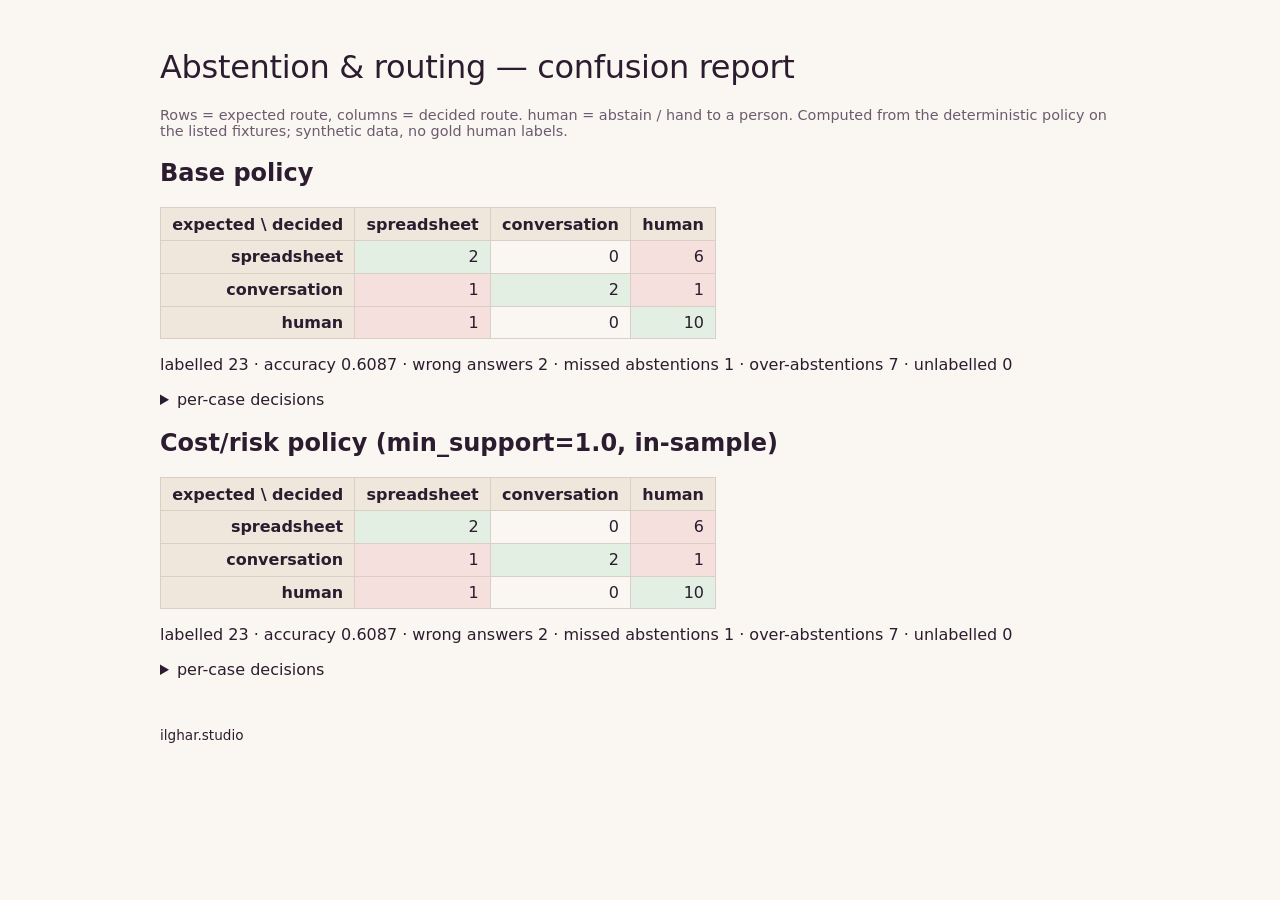
==== reports/index.html @ ff43cc72 "Add generated confusion/calibration reports under reports/ and receipt" ====
<!doctype html><html lang=en><meta charset=utf-8><title>Abstention &amp; routing — confusion report</title><style>body{font-family:Jost,system-ui,sans-serif;margin:3rem auto;max-width:60rem;color:#2b1d2f;background:#faf6f1}h1{font-weight:500;letter-spacing:-.01em}table{border-collapse:collapse;margin:1rem 0}td,th{border:1px solid #d9cfc5;padding:.4rem .7rem;text-align:right}th{background:#efe6dc}td.hit{background:#e3efe2}td.miss{background:#f6e0de}.note{color:#6b5b6e;font-size:.9rem}footer{margin-top:3rem;font-size:.85rem}</style><h1>Abstention &amp; routing — confusion report</h1>
<p class=note>Rows = expected route, columns = decided route. human = abstain / hand to a person. Computed from the deterministic policy on the listed fixtures; synthetic data, no gold human labels.</p>
<h2>Base policy</h2><table><tr><th>expected \ decided</th><th>spreadsheet</th><th>conversation</th><th>human</th></tr>
<tr><th>spreadsheet</th><td class="hit">2</td><td class="">0</td><td class="miss">6</td></tr>
<tr><th>conversation</th><td class="miss">1</td><td class="hit">2</td><td class="miss">1</td></tr>
<tr><th>human</th><td class="miss">1</td><td class="">0</td><td class="hit">10</td></tr>
</table><p>labelled 23 · accuracy 0.6087 · wrong answers 2 · missed abstentions 1 · over-abstentions 7 · unlabelled 0</p>
<details><summary>per-case decisions</summary><table><tr><th>case</th><th>expected</th><th>decided</th><th>reason</th></tr><tr><td>A01</td><td>spreadsheet</td><td>spreadsheet</td><td>ADMITTED_ADVISORY</td></tr><tr><td>A02</td><td>spreadsheet</td><td>spreadsheet</td><td>ADMITTED_ADVISORY</td></tr><tr><td>A03</td><td>conversation</td><td>conversation</td><td>ADMITTED_ADVISORY</td></tr><tr><td>A04</td><td>conversation</td><td>conversation</td><td>ADMITTED_ADVISORY</td></tr><tr><td>A05</td><td>conversation</td><td>spreadsheet</td><td>ADMITTED_ADVISORY</td></tr><tr><td>B01</td><td>human</td><td>spreadsheet</td><td>ADMITTED_ADVISORY</td></tr><tr><td>B02</td><td>human</td><td>human</td><td>PROPOSAL_ABSTAINED</td></tr><tr><td>B03</td><td>human</td><td>human</td><td>PROPOSAL_MALFORMED</td></tr><tr><td>B04</td><td>spreadsheet</td><td>human</td><td>PROPOSALS_CONFLICT</td></tr><tr><td>B05</td><td>spreadsheet</td><td>human</td><td>BUDGET_INVALID</td></tr><tr><td>B06</td><td>spreadsheet</td><td>human</td><td>BUDGET_INVALID</td></tr><tr><td>B07</td><td>spreadsheet</td><td>human</td><td>BUDGET_EXCEEDED</td></tr><tr><td>B08</td><td>spreadsheet</td><td>human</td><td>SCOPE_UNVERIFIED</td></tr><tr><td>B09</td><td>conversation</td><td>human</td><td>INPUT_NOT_PERMITTED</td></tr><tr><td>B10</td><td>human</td><td>human</td><td>TEXT_INVALID</td></tr><tr><td>B11</td><td>spreadsheet</td><td>human</td><td>NO_PROPOSAL</td></tr><tr><td>P01</td><td>human</td><td>human</td><td>NO_PROPOSAL</td></tr><tr><td>P02</td><td>human</td><td>human</td><td>NO_PROPOSAL</td></tr><tr><td>P03</td><td>human</td><td>human</td><td>NO_PROPOSAL</td></tr><tr><td>P04</td><td>human</td><td>human</td><td>NO_PROPOSAL</td></tr><tr><td>P05</td><td>human</td><td>human</td><td>NO_PROPOSAL</td></tr><tr><td>P06</td><td>human</td><td>human</td><td>NO_PROPOSAL</td></tr><tr><td>P07</td><td>human</td><td>human</td><td>NO_PROPOSAL</td></tr></table></details>
<h2>Cost/risk policy (min_support=1.0, in-sample)</h2><table><tr><th>expected \ decided</th><th>spreadsheet</th><th>conversation</th><th>human</th></tr>
<tr><th>spreadsheet</th><td class="hit">2</td><td class="">0</td><td class="miss">6</td></tr>
<tr><th>conversation</th><td class="miss">1</td><td class="hit">2</td><td class="miss">1</td></tr>
<tr><th>human</th><td class="miss">1</td><td class="">0</td><td class="hit">10</td></tr>
</table><p>labelled 23 · accuracy 0.6087 · wrong answers 2 · missed abstentions 1 · over-abstentions 7 · unlabelled 0</p>
<details><summary>per-case decisions</summary><table><tr><th>case</th><th>expected</th><th>decided</th><th>reason</th></tr><tr><td>A01</td><td>spreadsheet</td><td>spreadsheet</td><td>ADMITTED_COST</td></tr><tr><td>A02</td><td>spreadsheet</td><td>spreadsheet</td><td>ADMITTED_COST</td></tr><tr><td>A03</td><td>conversation</td><td>conversation</td><td>ADMITTED_COST</td></tr><tr><td>A04</td><td>conversation</td><td>conversation</td><td>ADMITTED_COST</td></tr><tr><td>A05</td><td>conversation</td><td>spreadsheet</td><td>ADMITTED_COST</td></tr><tr><td>B01</td><td>human</td><td>spreadsheet</td><td>ADMITTED_COST</td></tr><tr><td>B02</td><td>human</td><td>human</td><td>PROPOSAL_ABSTAINED</td></tr><tr><td>B03</td><td>human</td><td>human</td><td>PROPOSAL_MALFORMED</td></tr><tr><td>B04</td><td>spreadsheet</td><td>human</td><td>SUPPORT_BELOW_THRESHOLD</td></tr><tr><td>B05</td><td>spreadsheet</td><td>human</td><td>BUDGET_INVALID</td></tr><tr><td>B06</td><td>spreadsheet</td><td>human</td><td>BUDGET_INVALID</td></tr><tr><td>B07</td><td>spreadsheet</td><td>human</td><td>BUDGET_EXCEEDED</td></tr><tr><td>B08</td><td>spreadsheet</td><td>human</td><td>SCOPE_UNVERIFIED</td></tr><tr><td>B09</td><td>conversation</td><td>human</td><td>INPUT_NOT_PERMITTED</td></tr><tr><td>B10</td><td>human</td><td>human</td><td>TEXT_INVALID</td></tr><tr><td>B11</td><td>spreadsheet</td><td>human</td><td>NO_PROPOSAL</td></tr><tr><td>P01</td><td>human</td><td>human</td><td>NO_PROPOSAL</td></tr><tr><td>P02</td><td>human</td><td>human</td><td>NO_PROPOSAL</td></tr><tr><td>P03</td><td>human</td><td>human</td><td>NO_PROPOSAL</td></tr><tr><td>P04</td><td>human</td><td>human</td><td>NO_PROPOSAL</td></tr><tr><td>P05</td><td>human</td><td>human</td><td>NO_PROPOSAL</td></tr><tr><td>P06</td><td>human</td><td>human</td><td>NO_PROPOSAL</td></tr><tr><td>P07</td><td>human</td><td>human</td><td>NO_PROPOSAL</td></tr></table></details>
<footer>ilghar.studio</footer></html>
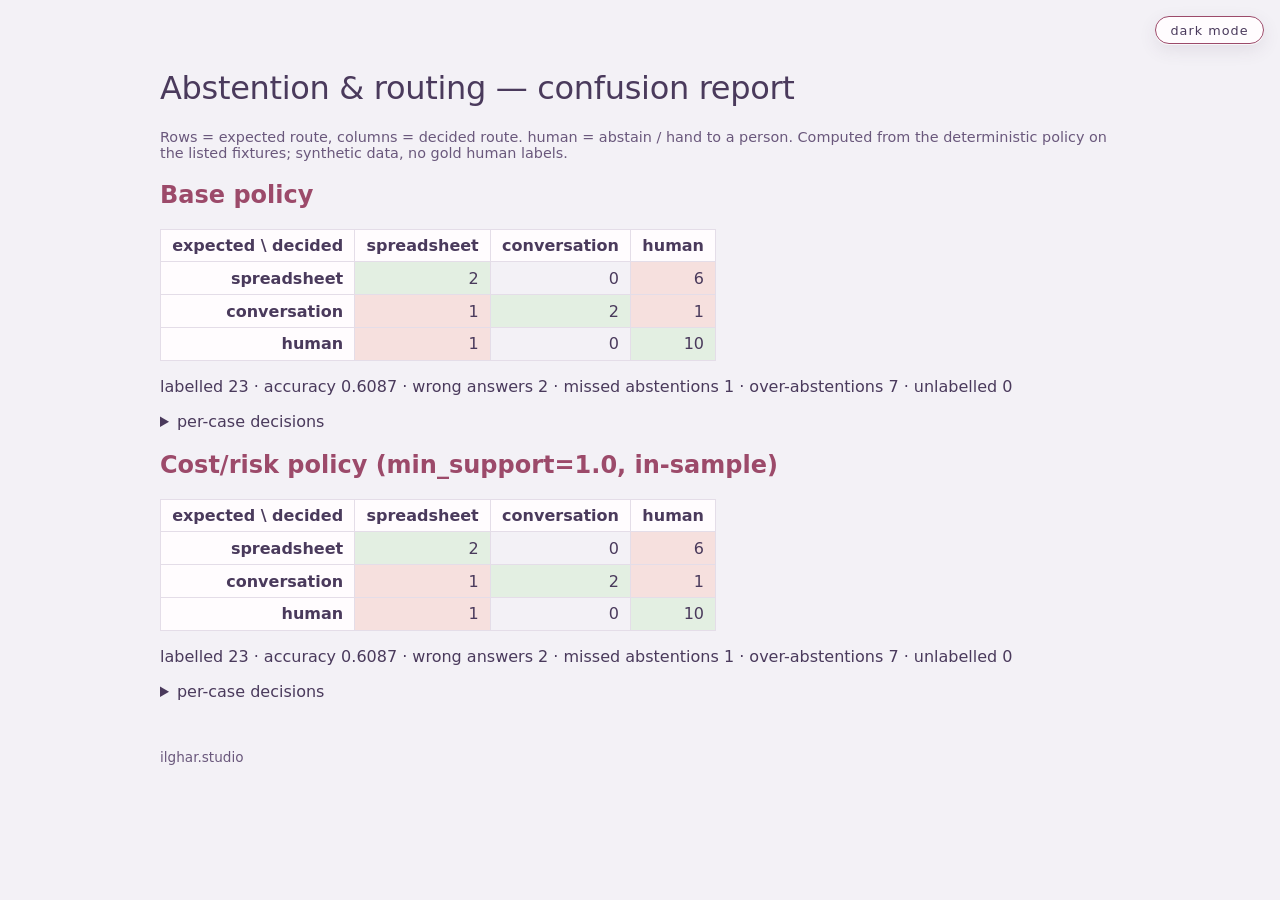
==== commit 1ca37bca: "Theme 2/3: regenerate site, case page, reports (MOCK DATA banner on reports/mock); README feature/co" ====
--- a/reports/index.html
+++ b/reports/index.html
@@ -1,4 +1,4 @@
-<!doctype html><html lang=en><meta charset=utf-8><title>Abstention &amp; routing — confusion report</title><style>body{font-family:Jost,system-ui,sans-serif;margin:3rem auto;max-width:60rem;color:#2b1d2f;background:#faf6f1}h1{font-weight:500;letter-spacing:-.01em}table{border-collapse:collapse;margin:1rem 0}td,th{border:1px solid #d9cfc5;padding:.4rem .7rem;text-align:right}th{background:#efe6dc}td.hit{background:#e3efe2}td.miss{background:#f6e0de}.note{color:#6b5b6e;font-size:.9rem}footer{margin-top:3rem;font-size:.85rem}</style><h1>Abstention &amp; routing — confusion report</h1>
+<!doctype html><html lang=en><meta charset=utf-8><meta name=viewport content="width=device-width,initial-scale=1"><title>Abstention &amp; routing — confusion report</title><style>.ilg-case{--canvas:#f3f1f6;--surface:#fffcfe;--ink:#4a3a5c;--muted:#7a688c;--subtle:#a394ae;--accent:#c97a98;--accent-fg:#fffafc;--line:#e4dde8;--ring:#c97a98;--muted-text:#6a587c;--accent-text:#9c4a6a;--figure-bg:#fffcfe;--hit:#e3efe2;--miss:#f6e0de;--warn-bg:#fbe3ea;--warn-ink:#6e2440;--shadow-frame:inset 0 1px 0 rgba(255,255,255,.98),inset 0 -1px 0 rgba(74,58,92,.05),0 2px 3px rgba(74,58,92,.06),0 10px 18px rgba(74,58,92,.1),0 28px 44px -8px rgba(74,58,92,.22);--shadow-plate:0 1px 0 rgba(255,255,255,.7),0 6px 18px rgba(74,58,92,.1);color-scheme:light;}@media (prefers-color-scheme:dark){.ilg-case:not([data-theme=light]){--canvas:#4a434c;--surface:#5a535c;--ink:#f4eef3;--muted:#cbbdce;--subtle:#9a8a9c;--accent:#e8a8bc;--accent-fg:#2c262f;--line:#4a424c;--ring:#e8a8bc;--muted-text:#ddd2df;--accent-text:#f6cdd9;--figure-bg:#f3f1f6;--hit:#35503c;--miss:#6b3546;--warn-bg:#6b3546;--warn-ink:#fff3f7;--shadow-frame:inset 0 1px 0 rgba(255,255,255,.1),0 2px 4px rgba(0,0,0,.25),0 16px 32px -8px rgba(0,0,0,.45),0 32px 56px -16px rgba(0,0,0,.4);--shadow-plate:0 1px 0 rgba(255,255,255,.08),0 8px 20px rgba(0,0,0,.28);color-scheme:dark;}}.ilg-case[data-theme=dark]{--canvas:#4a434c;--surface:#5a535c;--ink:#f4eef3;--muted:#cbbdce;--subtle:#9a8a9c;--accent:#e8a8bc;--accent-fg:#2c262f;--line:#4a424c;--ring:#e8a8bc;--muted-text:#ddd2df;--accent-text:#f6cdd9;--figure-bg:#f3f1f6;--hit:#35503c;--miss:#6b3546;--warn-bg:#6b3546;--warn-ink:#fff3f7;--shadow-frame:inset 0 1px 0 rgba(255,255,255,.1),0 2px 4px rgba(0,0,0,.25),0 16px 32px -8px rgba(0,0,0,.45),0 32px 56px -16px rgba(0,0,0,.4);--shadow-plate:0 1px 0 rgba(255,255,255,.08),0 8px 20px rgba(0,0,0,.28);color-scheme:dark;}.ilg-case{background:var(--canvas);color:var(--ink);min-height:100vh}.ilg-case .ilg-theme-toggle{position:fixed;top:1rem;inset-inline-end:1rem;z-index:10;font:inherit;font-size:.8rem;letter-spacing:.08em;text-transform:lowercase;color:var(--ink);background:var(--surface);border:1px solid var(--accent-text);border-radius:2rem;padding:.35rem .9rem;cursor:pointer;box-shadow:var(--shadow-plate)}.ilg-case .ilg-theme-toggle:focus-visible{outline:2px solid var(--ring);outline-offset:2px}.ilg-case .ilg-theme-toggle[hidden]{display:none}body{margin:0}.ilg-case{font-family:Jost,system-ui,sans-serif}.ilg-case main{margin:0 auto;padding:3rem 1.25rem;max-width:60rem}.ilg-case h1{font-weight:500;letter-spacing:-.01em}.ilg-case h2{color:var(--accent-text)}.ilg-case table{border-collapse:collapse;margin:1rem 0}.ilg-case td,.ilg-case th{border:1px solid var(--line);padding:.4rem .7rem;text-align:right}.ilg-case th{background:var(--surface)}.ilg-case td.hit{background:var(--hit)}.ilg-case td.miss{background:var(--miss)}.ilg-case .note{color:var(--muted-text);font-size:.9rem}.ilg-case .mock-banner{background:var(--warn-bg);color:var(--warn-ink);border:2px solid var(--warn-ink);border-radius:10px;padding:.8rem 1rem;font-weight:600;letter-spacing:.04em;text-transform:uppercase}.ilg-case footer{margin-top:3rem;font-size:.85rem;color:var(--muted-text)}</style><body><div class=ilg-case><button type="button" class="ilg-theme-toggle" aria-pressed="false" hidden>dark mode</button><main><h1>Abstention &amp; routing — confusion report</h1>
 <p class=note>Rows = expected route, columns = decided route. human = abstain / hand to a person. Computed from the deterministic policy on the listed fixtures; synthetic data, no gold human labels.</p>
 <h2>Base policy</h2><table><tr><th>expected \ decided</th><th>spreadsheet</th><th>conversation</th><th>human</th></tr>
 <tr><th>spreadsheet</th><td class="hit">2</td><td class="">0</td><td class="miss">6</td></tr>
@@ -12,4 +12,4 @@
 <tr><th>human</th><td class="miss">1</td><td class="">0</td><td class="hit">10</td></tr>
 </table><p>labelled 23 · accuracy 0.6087 · wrong answers 2 · missed abstentions 1 · over-abstentions 7 · unlabelled 0</p>
 <details><summary>per-case decisions</summary><table><tr><th>case</th><th>expected</th><th>decided</th><th>reason</th></tr><tr><td>A01</td><td>spreadsheet</td><td>spreadsheet</td><td>ADMITTED_COST</td></tr><tr><td>A02</td><td>spreadsheet</td><td>spreadsheet</td><td>ADMITTED_COST</td></tr><tr><td>A03</td><td>conversation</td><td>conversation</td><td>ADMITTED_COST</td></tr><tr><td>A04</td><td>conversation</td><td>conversation</td><td>ADMITTED_COST</td></tr><tr><td>A05</td><td>conversation</td><td>spreadsheet</td><td>ADMITTED_COST</td></tr><tr><td>B01</td><td>human</td><td>spreadsheet</td><td>ADMITTED_COST</td></tr><tr><td>B02</td><td>human</td><td>human</td><td>PROPOSAL_ABSTAINED</td></tr><tr><td>B03</td><td>human</td><td>human</td><td>PROPOSAL_MALFORMED</td></tr><tr><td>B04</td><td>spreadsheet</td><td>human</td><td>SUPPORT_BELOW_THRESHOLD</td></tr><tr><td>B05</td><td>spreadsheet</td><td>human</td><td>BUDGET_INVALID</td></tr><tr><td>B06</td><td>spreadsheet</td><td>human</td><td>BUDGET_INVALID</td></tr><tr><td>B07</td><td>spreadsheet</td><td>human</td><td>BUDGET_EXCEEDED</td></tr><tr><td>B08</td><td>spreadsheet</td><td>human</td><td>SCOPE_UNVERIFIED</td></tr><tr><td>B09</td><td>conversation</td><td>human</td><td>INPUT_NOT_PERMITTED</td></tr><tr><td>B10</td><td>human</td><td>human</td><td>TEXT_INVALID</td></tr><tr><td>B11</td><td>spreadsheet</td><td>human</td><td>NO_PROPOSAL</td></tr><tr><td>P01</td><td>human</td><td>human</td><td>NO_PROPOSAL</td></tr><tr><td>P02</td><td>human</td><td>human</td><td>NO_PROPOSAL</td></tr><tr><td>P03</td><td>human</td><td>human</td><td>NO_PROPOSAL</td></tr><tr><td>P04</td><td>human</td><td>human</td><td>NO_PROPOSAL</td></tr><tr><td>P05</td><td>human</td><td>human</td><td>NO_PROPOSAL</td></tr><tr><td>P06</td><td>human</td><td>human</td><td>NO_PROPOSAL</td></tr><tr><td>P07</td><td>human</td><td>human</td><td>NO_PROPOSAL</td></tr></table></details>
-<footer>ilghar.studio</footer></html>+<footer>ilghar.studio</footer></main></div><script>(function(){var r=document.querySelector('.ilg-case'),b=r&&r.querySelector('.ilg-theme-toggle');if(!b)return;var k='ilg-theme',m=window.matchMedia&&matchMedia('(prefers-color-scheme: dark)'),s=null;try{s=localStorage.getItem(k)}catch(e){}function dark(){var t=r.getAttribute('data-theme');return t?t==='dark':!!(m&&m.matches)}function sync(){b.setAttribute('aria-pressed',String(dark()))}if(s==='dark'||s==='light')r.setAttribute('data-theme',s);b.hidden=false;sync();if(m&&m.addEventListener)m.addEventListener('change',sync);b.addEventListener('click',function(){var n=dark()?'light':'dark';r.setAttribute('data-theme',n);try{localStorage.setItem(k,n)}catch(e){}sync()})})();</script></body></html>
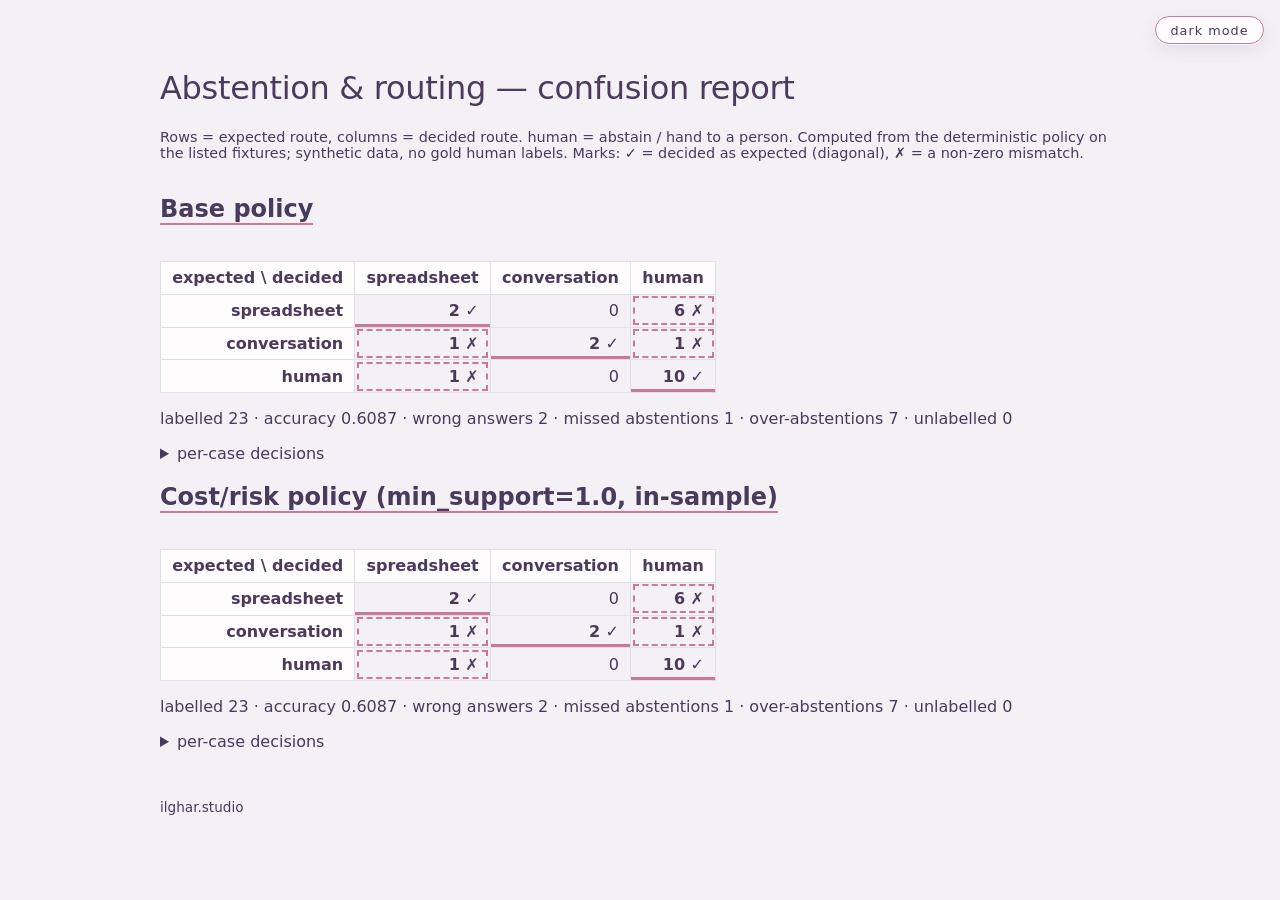
==== commit 08e8b44d: "Theme 4/4: regenerate site, case page and reports with studio-palette theme (MOCK DATA banner on rep" ====
--- a/reports/index.html
+++ b/reports/index.html
@@ -1,15 +1,15 @@
-<!doctype html><html lang=en><meta charset=utf-8><meta name=viewport content="width=device-width,initial-scale=1"><title>Abstention &amp; routing — confusion report</title><style>.ilg-case{--canvas:#f3f1f6;--surface:#fffcfe;--ink:#4a3a5c;--muted:#7a688c;--subtle:#a394ae;--accent:#c97a98;--accent-fg:#fffafc;--line:#e4dde8;--ring:#c97a98;--muted-text:#6a587c;--accent-text:#9c4a6a;--figure-bg:#fffcfe;--hit:#e3efe2;--miss:#f6e0de;--warn-bg:#fbe3ea;--warn-ink:#6e2440;--shadow-frame:inset 0 1px 0 rgba(255,255,255,.98),inset 0 -1px 0 rgba(74,58,92,.05),0 2px 3px rgba(74,58,92,.06),0 10px 18px rgba(74,58,92,.1),0 28px 44px -8px rgba(74,58,92,.22);--shadow-plate:0 1px 0 rgba(255,255,255,.7),0 6px 18px rgba(74,58,92,.1);color-scheme:light;}@media (prefers-color-scheme:dark){.ilg-case:not([data-theme=light]){--canvas:#4a434c;--surface:#5a535c;--ink:#f4eef3;--muted:#cbbdce;--subtle:#9a8a9c;--accent:#e8a8bc;--accent-fg:#2c262f;--line:#4a424c;--ring:#e8a8bc;--muted-text:#ddd2df;--accent-text:#f6cdd9;--figure-bg:#f3f1f6;--hit:#35503c;--miss:#6b3546;--warn-bg:#6b3546;--warn-ink:#fff3f7;--shadow-frame:inset 0 1px 0 rgba(255,255,255,.1),0 2px 4px rgba(0,0,0,.25),0 16px 32px -8px rgba(0,0,0,.45),0 32px 56px -16px rgba(0,0,0,.4);--shadow-plate:0 1px 0 rgba(255,255,255,.08),0 8px 20px rgba(0,0,0,.28);color-scheme:dark;}}.ilg-case[data-theme=dark]{--canvas:#4a434c;--surface:#5a535c;--ink:#f4eef3;--muted:#cbbdce;--subtle:#9a8a9c;--accent:#e8a8bc;--accent-fg:#2c262f;--line:#4a424c;--ring:#e8a8bc;--muted-text:#ddd2df;--accent-text:#f6cdd9;--figure-bg:#f3f1f6;--hit:#35503c;--miss:#6b3546;--warn-bg:#6b3546;--warn-ink:#fff3f7;--shadow-frame:inset 0 1px 0 rgba(255,255,255,.1),0 2px 4px rgba(0,0,0,.25),0 16px 32px -8px rgba(0,0,0,.45),0 32px 56px -16px rgba(0,0,0,.4);--shadow-plate:0 1px 0 rgba(255,255,255,.08),0 8px 20px rgba(0,0,0,.28);color-scheme:dark;}.ilg-case{background:var(--canvas);color:var(--ink);min-height:100vh}.ilg-case .ilg-theme-toggle{position:fixed;top:1rem;inset-inline-end:1rem;z-index:10;font:inherit;font-size:.8rem;letter-spacing:.08em;text-transform:lowercase;color:var(--ink);background:var(--surface);border:1px solid var(--accent-text);border-radius:2rem;padding:.35rem .9rem;cursor:pointer;box-shadow:var(--shadow-plate)}.ilg-case .ilg-theme-toggle:focus-visible{outline:2px solid var(--ring);outline-offset:2px}.ilg-case .ilg-theme-toggle[hidden]{display:none}body{margin:0}.ilg-case{font-family:Jost,system-ui,sans-serif}.ilg-case main{margin:0 auto;padding:3rem 1.25rem;max-width:60rem}.ilg-case h1{font-weight:500;letter-spacing:-.01em}.ilg-case h2{color:var(--accent-text)}.ilg-case table{border-collapse:collapse;margin:1rem 0}.ilg-case td,.ilg-case th{border:1px solid var(--line);padding:.4rem .7rem;text-align:right}.ilg-case th{background:var(--surface)}.ilg-case td.hit{background:var(--hit)}.ilg-case td.miss{background:var(--miss)}.ilg-case .note{color:var(--muted-text);font-size:.9rem}.ilg-case .mock-banner{background:var(--warn-bg);color:var(--warn-ink);border:2px solid var(--warn-ink);border-radius:10px;padding:.8rem 1rem;font-weight:600;letter-spacing:.04em;text-transform:uppercase}.ilg-case footer{margin-top:3rem;font-size:.85rem;color:var(--muted-text)}</style><body><div class=ilg-case><button type="button" class="ilg-theme-toggle" aria-pressed="false" hidden>dark mode</button><main><h1>Abstention &amp; routing — confusion report</h1>
-<p class=note>Rows = expected route, columns = decided route. human = abstain / hand to a person. Computed from the deterministic policy on the listed fixtures; synthetic data, no gold human labels.</p>
+<!doctype html><html lang=en><meta charset=utf-8><meta name=viewport content="width=device-width,initial-scale=1"><title>Abstention &amp; routing — confusion report</title><style>.ilg-case{--canvas:#f3f1f6;--surface:#fffcfe;--ink:#4a3a5c;--muted:#7a688c;--subtle:#a394ae;--accent:#c97a98;--accent-fg:#fffafc;--line:#e4dde8;--ring:#c97a98;--figure-bg:#fffcfe;--shadow-frame:inset 0 1px 0 rgba(255,255,255,.98),inset 0 -1px 0 rgba(74,58,92,.05),0 2px 3px rgba(74,58,92,.06),0 10px 18px rgba(74,58,92,.1),0 28px 44px -8px rgba(74,58,92,.22);--shadow-plate:0 1px 0 rgba(255,255,255,.7),0 6px 18px rgba(74,58,92,.1);color-scheme:light;}@media (prefers-color-scheme:dark){.ilg-case:not([data-theme=light]){--canvas:#4a434c;--surface:#5a535c;--ink:#f4eef3;--muted:#cbbdce;--subtle:#9a8a9c;--accent:#e8a8bc;--accent-fg:#2c262f;--line:#4a424c;--ring:#e8a8bc;--figure-bg:#f3f1f6;--shadow-frame:inset 0 1px 0 rgba(255,255,255,.1),0 2px 4px rgba(0,0,0,.25),0 16px 32px -8px rgba(0,0,0,.45),0 32px 56px -16px rgba(0,0,0,.4);--shadow-plate:0 1px 0 rgba(255,255,255,.08),0 8px 20px rgba(0,0,0,.28);color-scheme:dark;}}.ilg-case[data-theme=dark]{--canvas:#4a434c;--surface:#5a535c;--ink:#f4eef3;--muted:#cbbdce;--subtle:#9a8a9c;--accent:#e8a8bc;--accent-fg:#2c262f;--line:#4a424c;--ring:#e8a8bc;--figure-bg:#f3f1f6;--shadow-frame:inset 0 1px 0 rgba(255,255,255,.1),0 2px 4px rgba(0,0,0,.25),0 16px 32px -8px rgba(0,0,0,.45),0 32px 56px -16px rgba(0,0,0,.4);--shadow-plate:0 1px 0 rgba(255,255,255,.08),0 8px 20px rgba(0,0,0,.28);color-scheme:dark;}.ilg-case{background:var(--canvas);color:var(--ink);min-height:100vh}.ilg-case .ilg-theme-toggle{position:fixed;top:1rem;inset-inline-end:1rem;z-index:10;font:inherit;font-size:.8rem;letter-spacing:.08em;text-transform:lowercase;color:var(--ink);background:var(--surface);border:1px solid var(--accent);border-radius:2rem;padding:.35rem .9rem;cursor:pointer;box-shadow:var(--shadow-plate)}.ilg-case .ilg-theme-toggle:focus-visible{outline:2px solid var(--ring);outline-offset:2px}.ilg-case .ilg-theme-toggle[hidden]{display:none}body{margin:0}.ilg-case{font-family:Jost,system-ui,sans-serif}.ilg-case main{margin:0 auto;padding:3rem 1.25rem;max-width:60rem}.ilg-case h1{font-weight:500;letter-spacing:-.01em}.ilg-case h2{color:var(--ink);border-bottom:2px solid var(--accent);display:inline-block}.ilg-case table{border-collapse:collapse;margin:1rem 0}.ilg-case td,.ilg-case th{border:1px solid var(--line);padding:.4rem .7rem;text-align:right}.ilg-case th{background:var(--surface)}.ilg-case td.hit{font-weight:700;box-shadow:inset 0 -3px 0 var(--accent)}.ilg-case td.miss{font-weight:700;outline:2px dashed var(--accent);outline-offset:-4px}.ilg-case .note{font-size:.9rem}.ilg-case .mock-banner{background:var(--surface);color:var(--ink);border:3px solid var(--accent);border-radius:10px;padding:.8rem 1rem;font-weight:600;letter-spacing:.04em;text-transform:uppercase}.ilg-case footer{margin-top:3rem;font-size:.85rem}</style><body><div class=ilg-case><button type="button" class="ilg-theme-toggle" aria-pressed="false" hidden>dark mode</button><main><h1>Abstention &amp; routing — confusion report</h1>
+<p class=note>Rows = expected route, columns = decided route. human = abstain / hand to a person. Computed from the deterministic policy on the listed fixtures; synthetic data, no gold human labels. Marks: ✓ = decided as expected (diagonal), ✗ = a non-zero mismatch.</p>
 <h2>Base policy</h2><table><tr><th>expected \ decided</th><th>spreadsheet</th><th>conversation</th><th>human</th></tr>
-<tr><th>spreadsheet</th><td class="hit">2</td><td class="">0</td><td class="miss">6</td></tr>
-<tr><th>conversation</th><td class="miss">1</td><td class="hit">2</td><td class="miss">1</td></tr>
-<tr><th>human</th><td class="miss">1</td><td class="">0</td><td class="hit">10</td></tr>
+<tr><th>spreadsheet</th><td class="hit">2 ✓</td><td class="">0</td><td class="miss">6 ✗</td></tr>
+<tr><th>conversation</th><td class="miss">1 ✗</td><td class="hit">2 ✓</td><td class="miss">1 ✗</td></tr>
+<tr><th>human</th><td class="miss">1 ✗</td><td class="">0</td><td class="hit">10 ✓</td></tr>
 </table><p>labelled 23 · accuracy 0.6087 · wrong answers 2 · missed abstentions 1 · over-abstentions 7 · unlabelled 0</p>
 <details><summary>per-case decisions</summary><table><tr><th>case</th><th>expected</th><th>decided</th><th>reason</th></tr><tr><td>A01</td><td>spreadsheet</td><td>spreadsheet</td><td>ADMITTED_ADVISORY</td></tr><tr><td>A02</td><td>spreadsheet</td><td>spreadsheet</td><td>ADMITTED_ADVISORY</td></tr><tr><td>A03</td><td>conversation</td><td>conversation</td><td>ADMITTED_ADVISORY</td></tr><tr><td>A04</td><td>conversation</td><td>conversation</td><td>ADMITTED_ADVISORY</td></tr><tr><td>A05</td><td>conversation</td><td>spreadsheet</td><td>ADMITTED_ADVISORY</td></tr><tr><td>B01</td><td>human</td><td>spreadsheet</td><td>ADMITTED_ADVISORY</td></tr><tr><td>B02</td><td>human</td><td>human</td><td>PROPOSAL_ABSTAINED</td></tr><tr><td>B03</td><td>human</td><td>human</td><td>PROPOSAL_MALFORMED</td></tr><tr><td>B04</td><td>spreadsheet</td><td>human</td><td>PROPOSALS_CONFLICT</td></tr><tr><td>B05</td><td>spreadsheet</td><td>human</td><td>BUDGET_INVALID</td></tr><tr><td>B06</td><td>spreadsheet</td><td>human</td><td>BUDGET_INVALID</td></tr><tr><td>B07</td><td>spreadsheet</td><td>human</td><td>BUDGET_EXCEEDED</td></tr><tr><td>B08</td><td>spreadsheet</td><td>human</td><td>SCOPE_UNVERIFIED</td></tr><tr><td>B09</td><td>conversation</td><td>human</td><td>INPUT_NOT_PERMITTED</td></tr><tr><td>B10</td><td>human</td><td>human</td><td>TEXT_INVALID</td></tr><tr><td>B11</td><td>spreadsheet</td><td>human</td><td>NO_PROPOSAL</td></tr><tr><td>P01</td><td>human</td><td>human</td><td>NO_PROPOSAL</td></tr><tr><td>P02</td><td>human</td><td>human</td><td>NO_PROPOSAL</td></tr><tr><td>P03</td><td>human</td><td>human</td><td>NO_PROPOSAL</td></tr><tr><td>P04</td><td>human</td><td>human</td><td>NO_PROPOSAL</td></tr><tr><td>P05</td><td>human</td><td>human</td><td>NO_PROPOSAL</td></tr><tr><td>P06</td><td>human</td><td>human</td><td>NO_PROPOSAL</td></tr><tr><td>P07</td><td>human</td><td>human</td><td>NO_PROPOSAL</td></tr></table></details>
 <h2>Cost/risk policy (min_support=1.0, in-sample)</h2><table><tr><th>expected \ decided</th><th>spreadsheet</th><th>conversation</th><th>human</th></tr>
-<tr><th>spreadsheet</th><td class="hit">2</td><td class="">0</td><td class="miss">6</td></tr>
-<tr><th>conversation</th><td class="miss">1</td><td class="hit">2</td><td class="miss">1</td></tr>
-<tr><th>human</th><td class="miss">1</td><td class="">0</td><td class="hit">10</td></tr>
+<tr><th>spreadsheet</th><td class="hit">2 ✓</td><td class="">0</td><td class="miss">6 ✗</td></tr>
+<tr><th>conversation</th><td class="miss">1 ✗</td><td class="hit">2 ✓</td><td class="miss">1 ✗</td></tr>
+<tr><th>human</th><td class="miss">1 ✗</td><td class="">0</td><td class="hit">10 ✓</td></tr>
 </table><p>labelled 23 · accuracy 0.6087 · wrong answers 2 · missed abstentions 1 · over-abstentions 7 · unlabelled 0</p>
 <details><summary>per-case decisions</summary><table><tr><th>case</th><th>expected</th><th>decided</th><th>reason</th></tr><tr><td>A01</td><td>spreadsheet</td><td>spreadsheet</td><td>ADMITTED_COST</td></tr><tr><td>A02</td><td>spreadsheet</td><td>spreadsheet</td><td>ADMITTED_COST</td></tr><tr><td>A03</td><td>conversation</td><td>conversation</td><td>ADMITTED_COST</td></tr><tr><td>A04</td><td>conversation</td><td>conversation</td><td>ADMITTED_COST</td></tr><tr><td>A05</td><td>conversation</td><td>spreadsheet</td><td>ADMITTED_COST</td></tr><tr><td>B01</td><td>human</td><td>spreadsheet</td><td>ADMITTED_COST</td></tr><tr><td>B02</td><td>human</td><td>human</td><td>PROPOSAL_ABSTAINED</td></tr><tr><td>B03</td><td>human</td><td>human</td><td>PROPOSAL_MALFORMED</td></tr><tr><td>B04</td><td>spreadsheet</td><td>human</td><td>SUPPORT_BELOW_THRESHOLD</td></tr><tr><td>B05</td><td>spreadsheet</td><td>human</td><td>BUDGET_INVALID</td></tr><tr><td>B06</td><td>spreadsheet</td><td>human</td><td>BUDGET_INVALID</td></tr><tr><td>B07</td><td>spreadsheet</td><td>human</td><td>BUDGET_EXCEEDED</td></tr><tr><td>B08</td><td>spreadsheet</td><td>human</td><td>SCOPE_UNVERIFIED</td></tr><tr><td>B09</td><td>conversation</td><td>human</td><td>INPUT_NOT_PERMITTED</td></tr><tr><td>B10</td><td>human</td><td>human</td><td>TEXT_INVALID</td></tr><tr><td>B11</td><td>spreadsheet</td><td>human</td><td>NO_PROPOSAL</td></tr><tr><td>P01</td><td>human</td><td>human</td><td>NO_PROPOSAL</td></tr><tr><td>P02</td><td>human</td><td>human</td><td>NO_PROPOSAL</td></tr><tr><td>P03</td><td>human</td><td>human</td><td>NO_PROPOSAL</td></tr><tr><td>P04</td><td>human</td><td>human</td><td>NO_PROPOSAL</td></tr><tr><td>P05</td><td>human</td><td>human</td><td>NO_PROPOSAL</td></tr><tr><td>P06</td><td>human</td><td>human</td><td>NO_PROPOSAL</td></tr><tr><td>P07</td><td>human</td><td>human</td><td>NO_PROPOSAL</td></tr></table></details>
 <footer>ilghar.studio</footer></main></div><script>(function(){var r=document.querySelector('.ilg-case'),b=r&&r.querySelector('.ilg-theme-toggle');if(!b)return;var k='ilg-theme',m=window.matchMedia&&matchMedia('(prefers-color-scheme: dark)'),s=null;try{s=localStorage.getItem(k)}catch(e){}function dark(){var t=r.getAttribute('data-theme');return t?t==='dark':!!(m&&m.matches)}function sync(){b.setAttribute('aria-pressed',String(dark()))}if(s==='dark'||s==='light')r.setAttribute('data-theme',s);b.hidden=false;sync();if(m&&m.addEventListener)m.addEventListener('change',sync);b.addEventListener('click',function(){var n=dark()?'light':'dark';r.setAttribute('data-theme',n);try{localStorage.setItem(k,n)}catch(e){}sync()})})();</script></body></html>
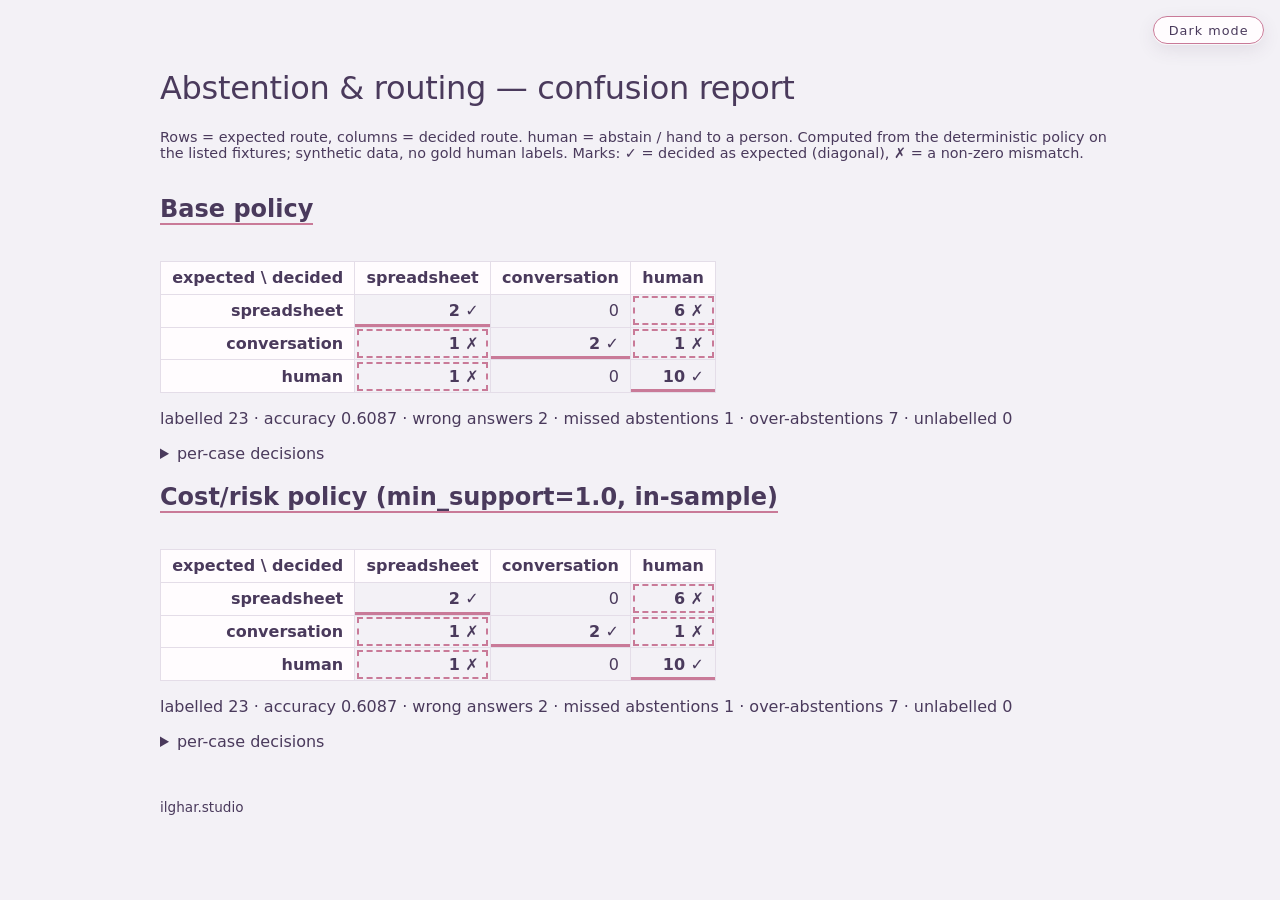
==== commit 3adfb4b4: "fix(theme): dark subtle/accent-fg/line on the studio palette; regenerate reports; test rejects the r" ====
--- a/reports/index.html
+++ b/reports/index.html
@@ -1,4 +1,4 @@
-<!doctype html><html lang=en><meta charset=utf-8><meta name=viewport content="width=device-width,initial-scale=1"><title>Abstention &amp; routing — confusion report</title><style>.ilg-case{--canvas:#f3f1f6;--surface:#fffcfe;--ink:#4a3a5c;--muted:#7a688c;--subtle:#a394ae;--accent:#c97a98;--accent-fg:#fffafc;--line:#e4dde8;--ring:#c97a98;--figure-bg:#fffcfe;--shadow-frame:inset 0 1px 0 rgba(255,255,255,.98),inset 0 -1px 0 rgba(74,58,92,.05),0 2px 3px rgba(74,58,92,.06),0 10px 18px rgba(74,58,92,.1),0 28px 44px -8px rgba(74,58,92,.22);--shadow-plate:0 1px 0 rgba(255,255,255,.7),0 6px 18px rgba(74,58,92,.1);color-scheme:light;}@media (prefers-color-scheme:dark){.ilg-case:not([data-theme=light]){--canvas:#4a434c;--surface:#5a535c;--ink:#f4eef3;--muted:#cbbdce;--subtle:#9a8a9c;--accent:#e8a8bc;--accent-fg:#2c262f;--line:#4a424c;--ring:#e8a8bc;--figure-bg:#f3f1f6;--shadow-frame:inset 0 1px 0 rgba(255,255,255,.1),0 2px 4px rgba(0,0,0,.25),0 16px 32px -8px rgba(0,0,0,.45),0 32px 56px -16px rgba(0,0,0,.4);--shadow-plate:0 1px 0 rgba(255,255,255,.08),0 8px 20px rgba(0,0,0,.28);color-scheme:dark;}}.ilg-case[data-theme=dark]{--canvas:#4a434c;--surface:#5a535c;--ink:#f4eef3;--muted:#cbbdce;--subtle:#9a8a9c;--accent:#e8a8bc;--accent-fg:#2c262f;--line:#4a424c;--ring:#e8a8bc;--figure-bg:#f3f1f6;--shadow-frame:inset 0 1px 0 rgba(255,255,255,.1),0 2px 4px rgba(0,0,0,.25),0 16px 32px -8px rgba(0,0,0,.45),0 32px 56px -16px rgba(0,0,0,.4);--shadow-plate:0 1px 0 rgba(255,255,255,.08),0 8px 20px rgba(0,0,0,.28);color-scheme:dark;}.ilg-case{background:var(--canvas);color:var(--ink);min-height:100vh}.ilg-case .ilg-theme-toggle{position:fixed;top:1rem;inset-inline-end:1rem;z-index:10;font:inherit;font-size:.8rem;letter-spacing:.08em;text-transform:lowercase;color:var(--ink);background:var(--surface);border:1px solid var(--accent);border-radius:2rem;padding:.35rem .9rem;cursor:pointer;box-shadow:var(--shadow-plate)}.ilg-case .ilg-theme-toggle:focus-visible{outline:2px solid var(--ring);outline-offset:2px}.ilg-case .ilg-theme-toggle[hidden]{display:none}body{margin:0}.ilg-case{font-family:Jost,system-ui,sans-serif}.ilg-case main{margin:0 auto;padding:3rem 1.25rem;max-width:60rem}.ilg-case h1{font-weight:500;letter-spacing:-.01em}.ilg-case h2{color:var(--ink);border-bottom:2px solid var(--accent);display:inline-block}.ilg-case table{border-collapse:collapse;margin:1rem 0}.ilg-case td,.ilg-case th{border:1px solid var(--line);padding:.4rem .7rem;text-align:right}.ilg-case th{background:var(--surface)}.ilg-case td.hit{font-weight:700;box-shadow:inset 0 -3px 0 var(--accent)}.ilg-case td.miss{font-weight:700;outline:2px dashed var(--accent);outline-offset:-4px}.ilg-case .note{font-size:.9rem}.ilg-case .mock-banner{background:var(--surface);color:var(--ink);border:3px solid var(--accent);border-radius:10px;padding:.8rem 1rem;font-weight:600;letter-spacing:.04em;text-transform:uppercase}.ilg-case footer{margin-top:3rem;font-size:.85rem}</style><body><div class=ilg-case><button type="button" class="ilg-theme-toggle" aria-pressed="false" hidden>dark mode</button><main><h1>Abstention &amp; routing — confusion report</h1>
+<!doctype html><html lang=en><meta charset=utf-8><meta name=viewport content="width=device-width,initial-scale=1"><title>Abstention &amp; routing — confusion report</title><style>.ilg-case{--canvas:#f3f1f6;--surface:#fffcfe;--ink:#4a3a5c;--muted:#7a688c;--subtle:#a394ae;--accent:#c97a98;--accent-fg:#fffafc;--line:#e4dde8;--ring:#c97a98;--figure-bg:#fffcfe;--shadow-frame:inset 0 1px 0 rgba(255,255,255,.98),inset 0 -1px 0 rgba(74,58,92,.05),0 2px 3px rgba(74,58,92,.06),0 10px 18px rgba(74,58,92,.1),0 28px 44px -8px rgba(74,58,92,.22);--shadow-plate:0 1px 0 rgba(255,255,255,.7),0 6px 18px rgba(74,58,92,.1);color-scheme:light;}@media (prefers-color-scheme:dark){.ilg-case:not([data-theme=light]){--canvas:#4a434c;--surface:#5a535c;--ink:#f4eef3;--muted:#cbbdce;--subtle:#cbbdce;--accent:#e8a8bc;--accent-fg:#4a434c;--line:#a394ae;--ring:#e8a8bc;--figure-bg:#f3f1f6;--shadow-frame:inset 0 1px 0 rgba(255,255,255,.1),0 2px 4px rgba(0,0,0,.25),0 16px 32px -8px rgba(0,0,0,.45),0 32px 56px -16px rgba(0,0,0,.4);--shadow-plate:0 1px 0 rgba(255,255,255,.08),0 8px 20px rgba(0,0,0,.28);color-scheme:dark;}}.ilg-case[data-theme=dark]{--canvas:#4a434c;--surface:#5a535c;--ink:#f4eef3;--muted:#cbbdce;--subtle:#cbbdce;--accent:#e8a8bc;--accent-fg:#4a434c;--line:#a394ae;--ring:#e8a8bc;--figure-bg:#f3f1f6;--shadow-frame:inset 0 1px 0 rgba(255,255,255,.1),0 2px 4px rgba(0,0,0,.25),0 16px 32px -8px rgba(0,0,0,.45),0 32px 56px -16px rgba(0,0,0,.4);--shadow-plate:0 1px 0 rgba(255,255,255,.08),0 8px 20px rgba(0,0,0,.28);color-scheme:dark;}.ilg-case{background:var(--canvas);color:var(--ink);min-height:100vh}.ilg-case .ilg-theme-toggle{position:fixed;top:1rem;inset-inline-end:1rem;z-index:10;font:inherit;font-size:.8rem;letter-spacing:.08em;color:var(--ink);background:var(--surface);border:1px solid var(--accent);border-radius:2rem;padding:.35rem .9rem;cursor:pointer;box-shadow:var(--shadow-plate)}.ilg-case .ilg-theme-toggle:focus-visible{outline:2px solid var(--ring);outline-offset:2px}.ilg-case .ilg-theme-toggle[hidden]{display:none}body{margin:0}.ilg-case{font-family:Jost,system-ui,sans-serif}.ilg-case main{margin:0 auto;padding:3rem 1.25rem;max-width:60rem}.ilg-case h1{font-weight:500;letter-spacing:-.01em}.ilg-case h2{color:var(--ink);border-bottom:2px solid var(--accent);display:inline-block}.ilg-case table{border-collapse:collapse;margin:1rem 0}.ilg-case td,.ilg-case th{border:1px solid var(--line);padding:.4rem .7rem;text-align:right}.ilg-case th{background:var(--surface)}.ilg-case td.hit{font-weight:700;box-shadow:inset 0 -3px 0 var(--accent)}.ilg-case td.miss{font-weight:700;outline:2px dashed var(--accent);outline-offset:-4px}.ilg-case .note{font-size:.9rem}.ilg-case .mock-banner{background:var(--surface);color:var(--ink);border:3px solid var(--accent);border-radius:10px;padding:.8rem 1rem;font-weight:600;letter-spacing:.04em;text-transform:uppercase}.ilg-case footer{margin-top:3rem;font-size:.85rem}</style><body><div class=ilg-case><button type="button" class="ilg-theme-toggle" aria-pressed="false" hidden>Dark mode</button><main><h1>Abstention &amp; routing — confusion report</h1>
 <p class=note>Rows = expected route, columns = decided route. human = abstain / hand to a person. Computed from the deterministic policy on the listed fixtures; synthetic data, no gold human labels. Marks: ✓ = decided as expected (diagonal), ✗ = a non-zero mismatch.</p>
 <h2>Base policy</h2><table><tr><th>expected \ decided</th><th>spreadsheet</th><th>conversation</th><th>human</th></tr>
 <tr><th>spreadsheet</th><td class="hit">2 ✓</td><td class="">0</td><td class="miss">6 ✗</td></tr>
@@ -12,4 +12,4 @@
 <tr><th>human</th><td class="miss">1 ✗</td><td class="">0</td><td class="hit">10 ✓</td></tr>
 </table><p>labelled 23 · accuracy 0.6087 · wrong answers 2 · missed abstentions 1 · over-abstentions 7 · unlabelled 0</p>
 <details><summary>per-case decisions</summary><table><tr><th>case</th><th>expected</th><th>decided</th><th>reason</th></tr><tr><td>A01</td><td>spreadsheet</td><td>spreadsheet</td><td>ADMITTED_COST</td></tr><tr><td>A02</td><td>spreadsheet</td><td>spreadsheet</td><td>ADMITTED_COST</td></tr><tr><td>A03</td><td>conversation</td><td>conversation</td><td>ADMITTED_COST</td></tr><tr><td>A04</td><td>conversation</td><td>conversation</td><td>ADMITTED_COST</td></tr><tr><td>A05</td><td>conversation</td><td>spreadsheet</td><td>ADMITTED_COST</td></tr><tr><td>B01</td><td>human</td><td>spreadsheet</td><td>ADMITTED_COST</td></tr><tr><td>B02</td><td>human</td><td>human</td><td>PROPOSAL_ABSTAINED</td></tr><tr><td>B03</td><td>human</td><td>human</td><td>PROPOSAL_MALFORMED</td></tr><tr><td>B04</td><td>spreadsheet</td><td>human</td><td>SUPPORT_BELOW_THRESHOLD</td></tr><tr><td>B05</td><td>spreadsheet</td><td>human</td><td>BUDGET_INVALID</td></tr><tr><td>B06</td><td>spreadsheet</td><td>human</td><td>BUDGET_INVALID</td></tr><tr><td>B07</td><td>spreadsheet</td><td>human</td><td>BUDGET_EXCEEDED</td></tr><tr><td>B08</td><td>spreadsheet</td><td>human</td><td>SCOPE_UNVERIFIED</td></tr><tr><td>B09</td><td>conversation</td><td>human</td><td>INPUT_NOT_PERMITTED</td></tr><tr><td>B10</td><td>human</td><td>human</td><td>TEXT_INVALID</td></tr><tr><td>B11</td><td>spreadsheet</td><td>human</td><td>NO_PROPOSAL</td></tr><tr><td>P01</td><td>human</td><td>human</td><td>NO_PROPOSAL</td></tr><tr><td>P02</td><td>human</td><td>human</td><td>NO_PROPOSAL</td></tr><tr><td>P03</td><td>human</td><td>human</td><td>NO_PROPOSAL</td></tr><tr><td>P04</td><td>human</td><td>human</td><td>NO_PROPOSAL</td></tr><tr><td>P05</td><td>human</td><td>human</td><td>NO_PROPOSAL</td></tr><tr><td>P06</td><td>human</td><td>human</td><td>NO_PROPOSAL</td></tr><tr><td>P07</td><td>human</td><td>human</td><td>NO_PROPOSAL</td></tr></table></details>
-<footer>ilghar.studio</footer></main></div><script>(function(){var r=document.querySelector('.ilg-case'),b=r&&r.querySelector('.ilg-theme-toggle');if(!b)return;var k='ilg-theme',m=window.matchMedia&&matchMedia('(prefers-color-scheme: dark)'),s=null;try{s=localStorage.getItem(k)}catch(e){}function dark(){var t=r.getAttribute('data-theme');return t?t==='dark':!!(m&&m.matches)}function sync(){b.setAttribute('aria-pressed',String(dark()))}if(s==='dark'||s==='light')r.setAttribute('data-theme',s);b.hidden=false;sync();if(m&&m.addEventListener)m.addEventListener('change',sync);b.addEventListener('click',function(){var n=dark()?'light':'dark';r.setAttribute('data-theme',n);try{localStorage.setItem(k,n)}catch(e){}sync()})})();</script></body></html>+<footer>ilghar.studio</footer></main></div><script>(function(){var r=document.querySelector('.ilg-case'),b=r&&r.querySelector('.ilg-theme-toggle');if(!b)return;var k='ilg-theme',m=window.matchMedia&&matchMedia('(prefers-color-scheme: dark)'),s=null;try{s=localStorage.getItem(k)}catch(e){}function dark(){var t=r.getAttribute('data-theme');return t?t==='dark':!!(m&&m.matches)}function sync(){var d=dark();b.setAttribute('aria-pressed',String(d));b.textContent=d?'Light mode':'Dark mode';b.setAttribute('aria-label',d?'Switch to light mode':'Switch to dark mode')}if(s==='dark'||s==='light')r.setAttribute('data-theme',s);b.hidden=false;sync();if(m&&m.addEventListener)m.addEventListener('change',sync);b.addEventListener('click',function(){var n=dark()?'light':'dark';r.setAttribute('data-theme',n);try{localStorage.setItem(k,n)}catch(e){}sync()})})();</script></body></html>
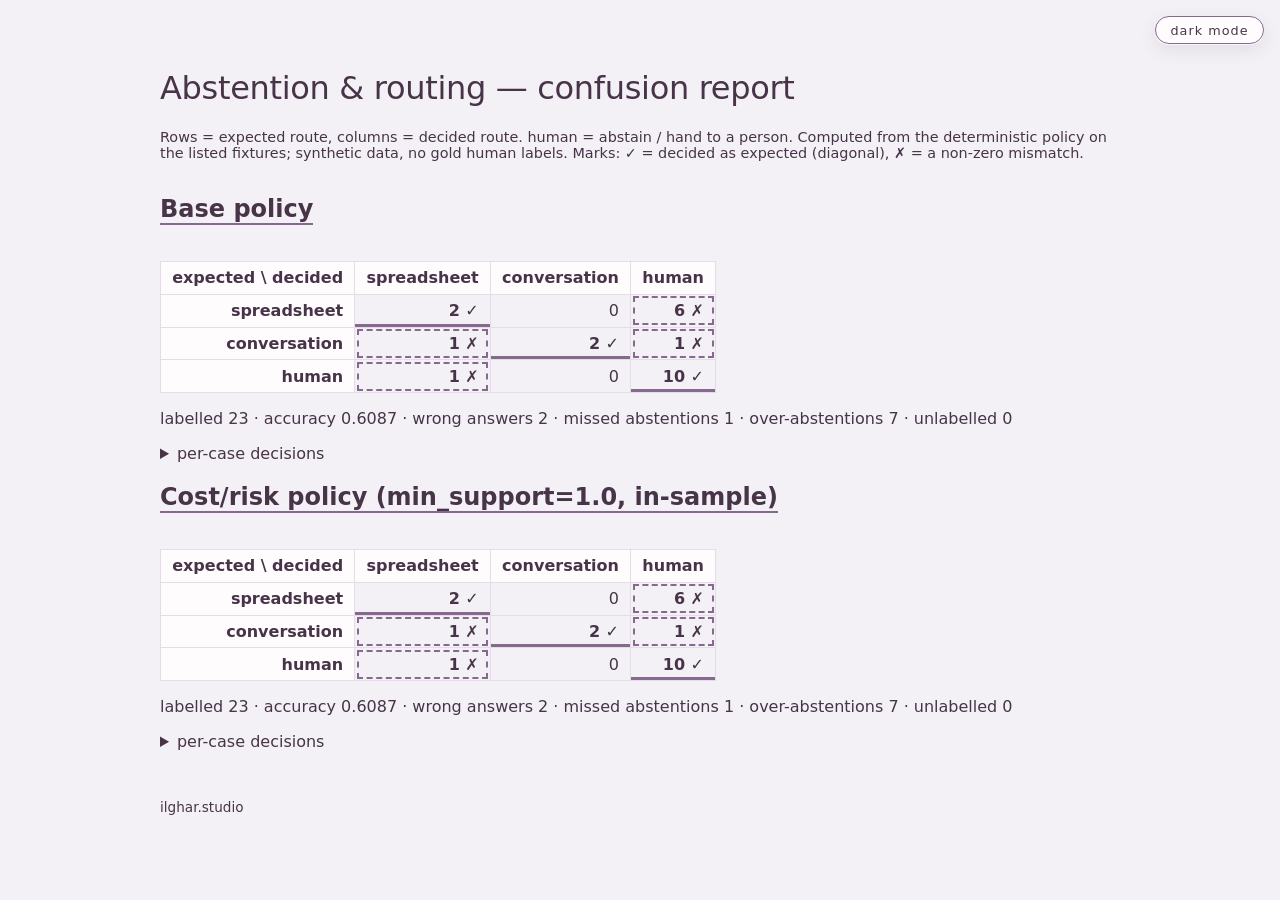
==== commit 8a427e5c: "Studio PDF palette, no blue in boards, images fit the column" ====
--- a/reports/index.html
+++ b/reports/index.html
@@ -1,4 +1,4 @@
-<!doctype html><html lang=en><meta charset=utf-8><meta name=viewport content="width=device-width,initial-scale=1"><title>Abstention &amp; routing — confusion report</title><style>.ilg-case{--canvas:#f3f1f6;--surface:#fffcfe;--ink:#4a3a5c;--muted:#7a688c;--subtle:#a394ae;--accent:#c97a98;--accent-fg:#fffafc;--line:#e4dde8;--ring:#c97a98;--figure-bg:#fffcfe;--shadow-frame:inset 0 1px 0 rgba(255,255,255,.98),inset 0 -1px 0 rgba(74,58,92,.05),0 2px 3px rgba(74,58,92,.06),0 10px 18px rgba(74,58,92,.1),0 28px 44px -8px rgba(74,58,92,.22);--shadow-plate:0 1px 0 rgba(255,255,255,.7),0 6px 18px rgba(74,58,92,.1);color-scheme:light;}@media (prefers-color-scheme:dark){.ilg-case:not([data-theme=light]){--canvas:#4a434c;--surface:#5a535c;--ink:#f4eef3;--muted:#cbbdce;--subtle:#cbbdce;--accent:#e8a8bc;--accent-fg:#4a434c;--line:#a394ae;--ring:#e8a8bc;--figure-bg:#f3f1f6;--shadow-frame:inset 0 1px 0 rgba(255,255,255,.1),0 2px 4px rgba(0,0,0,.25),0 16px 32px -8px rgba(0,0,0,.45),0 32px 56px -16px rgba(0,0,0,.4);--shadow-plate:0 1px 0 rgba(255,255,255,.08),0 8px 20px rgba(0,0,0,.28);color-scheme:dark;}}.ilg-case[data-theme=dark]{--canvas:#4a434c;--surface:#5a535c;--ink:#f4eef3;--muted:#cbbdce;--subtle:#cbbdce;--accent:#e8a8bc;--accent-fg:#4a434c;--line:#a394ae;--ring:#e8a8bc;--figure-bg:#f3f1f6;--shadow-frame:inset 0 1px 0 rgba(255,255,255,.1),0 2px 4px rgba(0,0,0,.25),0 16px 32px -8px rgba(0,0,0,.45),0 32px 56px -16px rgba(0,0,0,.4);--shadow-plate:0 1px 0 rgba(255,255,255,.08),0 8px 20px rgba(0,0,0,.28);color-scheme:dark;}.ilg-case{background:var(--canvas);color:var(--ink);min-height:100vh}.ilg-case .ilg-theme-toggle{position:fixed;top:1rem;inset-inline-end:1rem;z-index:10;font:inherit;font-size:.8rem;letter-spacing:.08em;color:var(--ink);background:var(--surface);border:1px solid var(--accent);border-radius:2rem;padding:.35rem .9rem;cursor:pointer;box-shadow:var(--shadow-plate)}.ilg-case .ilg-theme-toggle:focus-visible{outline:2px solid var(--ring);outline-offset:2px}.ilg-case .ilg-theme-toggle[hidden]{display:none}body{margin:0}.ilg-case{font-family:Jost,system-ui,sans-serif}.ilg-case main{margin:0 auto;padding:3rem 1.25rem;max-width:60rem}.ilg-case h1{font-weight:500;letter-spacing:-.01em}.ilg-case h2{color:var(--ink);border-bottom:2px solid var(--accent);display:inline-block}.ilg-case table{border-collapse:collapse;margin:1rem 0}.ilg-case td,.ilg-case th{border:1px solid var(--line);padding:.4rem .7rem;text-align:right}.ilg-case th{background:var(--surface)}.ilg-case td.hit{font-weight:700;box-shadow:inset 0 -3px 0 var(--accent)}.ilg-case td.miss{font-weight:700;outline:2px dashed var(--accent);outline-offset:-4px}.ilg-case .note{font-size:.9rem}.ilg-case .mock-banner{background:var(--surface);color:var(--ink);border:3px solid var(--accent);border-radius:10px;padding:.8rem 1rem;font-weight:600;letter-spacing:.04em;text-transform:uppercase}.ilg-case footer{margin-top:3rem;font-size:.85rem}</style><body><div class=ilg-case><button type="button" class="ilg-theme-toggle" aria-pressed="false" hidden>Dark mode</button><main><h1>Abstention &amp; routing — confusion report</h1>
+<!doctype html><html lang=en><meta charset=utf-8><meta name=viewport content="width=device-width,initial-scale=1"><title>Abstention &amp; routing — confusion report</title><style>.ilg-case{--canvas:#f3f1f6;--surface:#fffcfe;--ink:#473448;--muted:#7d5a7c;--subtle:#a6a1a7;--accent:#856a8e;--accent-fg:#fffafc;--line:#e4dde8;--ring:#856a8e;--figure-bg:#fffcfe;--shadow-frame:inset 0 1px 0 rgba(255,255,255,.98),inset 0 -1px 0 rgba(71,52,72,.05),0 2px 3px rgba(71,52,72,.06),0 10px 18px rgba(71,52,72,.1),0 28px 44px -8px rgba(71,52,72,.22);--shadow-plate:0 1px 0 rgba(255,255,255,.7),0 6px 18px rgba(71,52,72,.1);color-scheme:light;}@media (prefers-color-scheme:dark){.ilg-case:not([data-theme=light]){--canvas:#473448;--surface:#5a535c;--ink:#f4eef3;--muted:#cbbdce;--subtle:#a6a1a7;--accent:#e8a8bc;--accent-fg:#2c262f;--line:#4a424c;--ring:#e8a8bc;--figure-bg:#f3f1f6;--shadow-frame:inset 0 1px 0 rgba(255,255,255,.1),0 2px 4px rgba(0,0,0,.25),0 16px 32px -8px rgba(0,0,0,.45),0 32px 56px -16px rgba(0,0,0,.4);--shadow-plate:0 1px 0 rgba(255,255,255,.08),0 8px 20px rgba(0,0,0,.28);color-scheme:dark;}}.ilg-case[data-theme=dark]{--canvas:#473448;--surface:#5a535c;--ink:#f4eef3;--muted:#cbbdce;--subtle:#a6a1a7;--accent:#e8a8bc;--accent-fg:#2c262f;--line:#4a424c;--ring:#e8a8bc;--figure-bg:#f3f1f6;--shadow-frame:inset 0 1px 0 rgba(255,255,255,.1),0 2px 4px rgba(0,0,0,.25),0 16px 32px -8px rgba(0,0,0,.45),0 32px 56px -16px rgba(0,0,0,.4);--shadow-plate:0 1px 0 rgba(255,255,255,.08),0 8px 20px rgba(0,0,0,.28);color-scheme:dark;}.ilg-case{background:var(--canvas);color:var(--ink);min-height:100vh}.ilg-case .ilg-theme-toggle{position:fixed;top:1rem;inset-inline-end:1rem;z-index:10;font:inherit;font-size:.8rem;letter-spacing:.08em;text-transform:lowercase;color:var(--ink);background:var(--surface);border:1px solid var(--accent);border-radius:2rem;padding:.35rem .9rem;cursor:pointer;box-shadow:var(--shadow-plate)}.ilg-case .ilg-theme-toggle:focus-visible{outline:2px solid var(--ring);outline-offset:2px}.ilg-case .ilg-theme-toggle[hidden]{display:none}body{margin:0}.ilg-case{font-family:Jost,system-ui,sans-serif}.ilg-case main{margin:0 auto;padding:3rem 1.25rem;max-width:60rem}.ilg-case h1{font-weight:500;letter-spacing:-.01em}.ilg-case h2{color:var(--ink);border-bottom:2px solid var(--accent);display:inline-block}.ilg-case table{border-collapse:collapse;margin:1rem 0}.ilg-case td,.ilg-case th{border:1px solid var(--line);padding:.4rem .7rem;text-align:right}.ilg-case th{background:var(--surface)}.ilg-case td.hit{font-weight:700;box-shadow:inset 0 -3px 0 var(--accent)}.ilg-case td.miss{font-weight:700;outline:2px dashed var(--accent);outline-offset:-4px}.ilg-case .note{font-size:.9rem}.ilg-case .mock-banner{background:var(--surface);color:var(--ink);border:3px solid var(--accent);border-radius:10px;padding:.8rem 1rem;font-weight:600;letter-spacing:.04em;text-transform:uppercase}.ilg-case footer{margin-top:3rem;font-size:.85rem}</style><body><div class=ilg-case><button type="button" class="ilg-theme-toggle" aria-pressed="false" hidden>dark mode</button><main><h1>Abstention &amp; routing — confusion report</h1>
 <p class=note>Rows = expected route, columns = decided route. human = abstain / hand to a person. Computed from the deterministic policy on the listed fixtures; synthetic data, no gold human labels. Marks: ✓ = decided as expected (diagonal), ✗ = a non-zero mismatch.</p>
 <h2>Base policy</h2><table><tr><th>expected \ decided</th><th>spreadsheet</th><th>conversation</th><th>human</th></tr>
 <tr><th>spreadsheet</th><td class="hit">2 ✓</td><td class="">0</td><td class="miss">6 ✗</td></tr>
@@ -12,4 +12,4 @@
 <tr><th>human</th><td class="miss">1 ✗</td><td class="">0</td><td class="hit">10 ✓</td></tr>
 </table><p>labelled 23 · accuracy 0.6087 · wrong answers 2 · missed abstentions 1 · over-abstentions 7 · unlabelled 0</p>
 <details><summary>per-case decisions</summary><table><tr><th>case</th><th>expected</th><th>decided</th><th>reason</th></tr><tr><td>A01</td><td>spreadsheet</td><td>spreadsheet</td><td>ADMITTED_COST</td></tr><tr><td>A02</td><td>spreadsheet</td><td>spreadsheet</td><td>ADMITTED_COST</td></tr><tr><td>A03</td><td>conversation</td><td>conversation</td><td>ADMITTED_COST</td></tr><tr><td>A04</td><td>conversation</td><td>conversation</td><td>ADMITTED_COST</td></tr><tr><td>A05</td><td>conversation</td><td>spreadsheet</td><td>ADMITTED_COST</td></tr><tr><td>B01</td><td>human</td><td>spreadsheet</td><td>ADMITTED_COST</td></tr><tr><td>B02</td><td>human</td><td>human</td><td>PROPOSAL_ABSTAINED</td></tr><tr><td>B03</td><td>human</td><td>human</td><td>PROPOSAL_MALFORMED</td></tr><tr><td>B04</td><td>spreadsheet</td><td>human</td><td>SUPPORT_BELOW_THRESHOLD</td></tr><tr><td>B05</td><td>spreadsheet</td><td>human</td><td>BUDGET_INVALID</td></tr><tr><td>B06</td><td>spreadsheet</td><td>human</td><td>BUDGET_INVALID</td></tr><tr><td>B07</td><td>spreadsheet</td><td>human</td><td>BUDGET_EXCEEDED</td></tr><tr><td>B08</td><td>spreadsheet</td><td>human</td><td>SCOPE_UNVERIFIED</td></tr><tr><td>B09</td><td>conversation</td><td>human</td><td>INPUT_NOT_PERMITTED</td></tr><tr><td>B10</td><td>human</td><td>human</td><td>TEXT_INVALID</td></tr><tr><td>B11</td><td>spreadsheet</td><td>human</td><td>NO_PROPOSAL</td></tr><tr><td>P01</td><td>human</td><td>human</td><td>NO_PROPOSAL</td></tr><tr><td>P02</td><td>human</td><td>human</td><td>NO_PROPOSAL</td></tr><tr><td>P03</td><td>human</td><td>human</td><td>NO_PROPOSAL</td></tr><tr><td>P04</td><td>human</td><td>human</td><td>NO_PROPOSAL</td></tr><tr><td>P05</td><td>human</td><td>human</td><td>NO_PROPOSAL</td></tr><tr><td>P06</td><td>human</td><td>human</td><td>NO_PROPOSAL</td></tr><tr><td>P07</td><td>human</td><td>human</td><td>NO_PROPOSAL</td></tr></table></details>
-<footer>ilghar.studio</footer></main></div><script>(function(){var r=document.querySelector('.ilg-case'),b=r&&r.querySelector('.ilg-theme-toggle');if(!b)return;var k='ilg-theme',m=window.matchMedia&&matchMedia('(prefers-color-scheme: dark)'),s=null;try{s=localStorage.getItem(k)}catch(e){}function dark(){var t=r.getAttribute('data-theme');return t?t==='dark':!!(m&&m.matches)}function sync(){var d=dark();b.setAttribute('aria-pressed',String(d));b.textContent=d?'Light mode':'Dark mode';b.setAttribute('aria-label',d?'Switch to light mode':'Switch to dark mode')}if(s==='dark'||s==='light')r.setAttribute('data-theme',s);b.hidden=false;sync();if(m&&m.addEventListener)m.addEventListener('change',sync);b.addEventListener('click',function(){var n=dark()?'light':'dark';r.setAttribute('data-theme',n);try{localStorage.setItem(k,n)}catch(e){}sync()})})();</script></body></html>+<footer>ilghar.studio</footer></main></div><script>(function(){var r=document.querySelector('.ilg-case'),b=r&&r.querySelector('.ilg-theme-toggle');if(!b)return;var k='ilg-theme',m=window.matchMedia&&matchMedia('(prefers-color-scheme: dark)'),s=null;try{s=localStorage.getItem(k)}catch(e){}function dark(){var t=r.getAttribute('data-theme');return t?t==='dark':!!(m&&m.matches)}function sync(){b.setAttribute('aria-pressed',String(dark()))}if(s==='dark'||s==='light')r.setAttribute('data-theme',s);b.hidden=false;sync();if(m&&m.addEventListener)m.addEventListener('change',sync);b.addEventListener('click',function(){var n=dark()?'light':'dark';r.setAttribute('data-theme',n);try{localStorage.setItem(k,n)}catch(e){}sync()})})();</script></body></html>
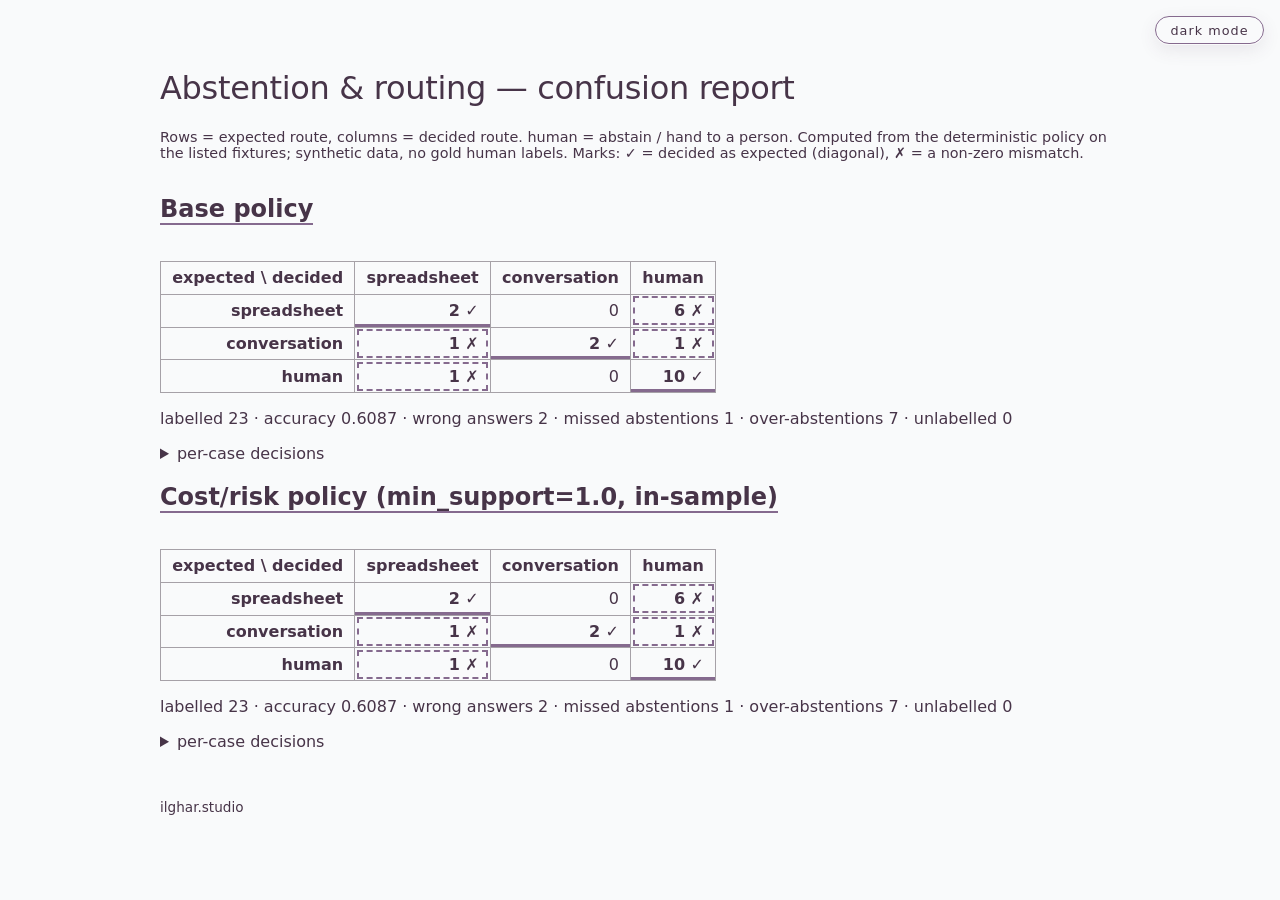
==== commit 9177e22f: "fix(pages): paste final P01 heroes + Imogen alts; first-page CI; reshoot Proto heroes (1280x480, rx0" ====
--- a/reports/index.html
+++ b/reports/index.html
@@ -1,4 +1,4 @@
-<!doctype html><html lang=en><meta charset=utf-8><meta name=viewport content="width=device-width,initial-scale=1"><title>Abstention &amp; routing — confusion report</title><style>.ilg-case{--canvas:#f3f1f6;--surface:#fffcfe;--ink:#473448;--muted:#7d5a7c;--subtle:#a6a1a7;--accent:#856a8e;--accent-fg:#fffafc;--line:#e4dde8;--ring:#856a8e;--figure-bg:#fffcfe;--shadow-frame:inset 0 1px 0 rgba(255,255,255,.98),inset 0 -1px 0 rgba(71,52,72,.05),0 2px 3px rgba(71,52,72,.06),0 10px 18px rgba(71,52,72,.1),0 28px 44px -8px rgba(71,52,72,.22);--shadow-plate:0 1px 0 rgba(255,255,255,.7),0 6px 18px rgba(71,52,72,.1);color-scheme:light;}@media (prefers-color-scheme:dark){.ilg-case:not([data-theme=light]){--canvas:#473448;--surface:#5a535c;--ink:#f4eef3;--muted:#cbbdce;--subtle:#a6a1a7;--accent:#e8a8bc;--accent-fg:#2c262f;--line:#4a424c;--ring:#e8a8bc;--figure-bg:#f3f1f6;--shadow-frame:inset 0 1px 0 rgba(255,255,255,.1),0 2px 4px rgba(0,0,0,.25),0 16px 32px -8px rgba(0,0,0,.45),0 32px 56px -16px rgba(0,0,0,.4);--shadow-plate:0 1px 0 rgba(255,255,255,.08),0 8px 20px rgba(0,0,0,.28);color-scheme:dark;}}.ilg-case[data-theme=dark]{--canvas:#473448;--surface:#5a535c;--ink:#f4eef3;--muted:#cbbdce;--subtle:#a6a1a7;--accent:#e8a8bc;--accent-fg:#2c262f;--line:#4a424c;--ring:#e8a8bc;--figure-bg:#f3f1f6;--shadow-frame:inset 0 1px 0 rgba(255,255,255,.1),0 2px 4px rgba(0,0,0,.25),0 16px 32px -8px rgba(0,0,0,.45),0 32px 56px -16px rgba(0,0,0,.4);--shadow-plate:0 1px 0 rgba(255,255,255,.08),0 8px 20px rgba(0,0,0,.28);color-scheme:dark;}.ilg-case{background:var(--canvas);color:var(--ink);min-height:100vh}.ilg-case .ilg-theme-toggle{position:fixed;top:1rem;inset-inline-end:1rem;z-index:10;font:inherit;font-size:.8rem;letter-spacing:.08em;text-transform:lowercase;color:var(--ink);background:var(--surface);border:1px solid var(--accent);border-radius:2rem;padding:.35rem .9rem;cursor:pointer;box-shadow:var(--shadow-plate)}.ilg-case .ilg-theme-toggle:focus-visible{outline:2px solid var(--ring);outline-offset:2px}.ilg-case .ilg-theme-toggle[hidden]{display:none}body{margin:0}.ilg-case{font-family:Jost,system-ui,sans-serif}.ilg-case main{margin:0 auto;padding:3rem 1.25rem;max-width:60rem}.ilg-case h1{font-weight:500;letter-spacing:-.01em}.ilg-case h2{color:var(--ink);border-bottom:2px solid var(--accent);display:inline-block}.ilg-case table{border-collapse:collapse;margin:1rem 0}.ilg-case td,.ilg-case th{border:1px solid var(--line);padding:.4rem .7rem;text-align:right}.ilg-case th{background:var(--surface)}.ilg-case td.hit{font-weight:700;box-shadow:inset 0 -3px 0 var(--accent)}.ilg-case td.miss{font-weight:700;outline:2px dashed var(--accent);outline-offset:-4px}.ilg-case .note{font-size:.9rem}.ilg-case .mock-banner{background:var(--surface);color:var(--ink);border:3px solid var(--accent);border-radius:10px;padding:.8rem 1rem;font-weight:600;letter-spacing:.04em;text-transform:uppercase}.ilg-case footer{margin-top:3rem;font-size:.85rem}</style><body><div class=ilg-case><button type="button" class="ilg-theme-toggle" aria-pressed="false" hidden>dark mode</button><main><h1>Abstention &amp; routing — confusion report</h1>
+<!doctype html><html lang=en><meta charset=utf-8><meta name=viewport content="width=device-width,initial-scale=1"><title>Abstention &amp; routing — confusion report</title><style>.ilg-case{--canvas:#f9fafb;--surface:#f9fafb;--ink:#473448;--muted:#7d5a7c;--subtle:#a6a1a7;--accent:#856a8e;--accent-fg:#f9fafb;--line:#a6a1a7;--ring:#856a8e;--figure-bg:#f9fafb;--shadow-frame:inset 0 1px 0 rgba(255,255,255,.98),inset 0 -1px 0 rgba(74,58,92,.05),0 2px 3px rgba(74,58,92,.06),0 10px 18px rgba(74,58,92,.1),0 28px 44px -8px rgba(74,58,92,.22);--shadow-plate:0 1px 0 rgba(255,255,255,.7),0 6px 18px rgba(74,58,92,.1);color-scheme:light;}@media (prefers-color-scheme:dark){.ilg-case:not([data-theme=light]){--canvas:#2a272d;--surface:#2a272d;--ink:#d4d2d2;--muted:#a6a1a7;--subtle:#948e95;--accent:#fcb4c4;--accent-fg:#2a272d;--line:#473448;--ring:#fcb4c4;--figure-bg:#f9fafb;--shadow-frame:inset 0 1px 0 rgba(255,255,255,.1),0 2px 4px rgba(0,0,0,.25),0 16px 32px -8px rgba(0,0,0,.45),0 32px 56px -16px rgba(0,0,0,.4);--shadow-plate:0 1px 0 rgba(255,255,255,.08),0 8px 20px rgba(0,0,0,.28);color-scheme:dark;}}.ilg-case[data-theme=dark]{--canvas:#2a272d;--surface:#2a272d;--ink:#d4d2d2;--muted:#a6a1a7;--subtle:#948e95;--accent:#fcb4c4;--accent-fg:#2a272d;--line:#473448;--ring:#fcb4c4;--figure-bg:#f9fafb;--shadow-frame:inset 0 1px 0 rgba(255,255,255,.1),0 2px 4px rgba(0,0,0,.25),0 16px 32px -8px rgba(0,0,0,.45),0 32px 56px -16px rgba(0,0,0,.4);--shadow-plate:0 1px 0 rgba(255,255,255,.08),0 8px 20px rgba(0,0,0,.28);color-scheme:dark;}.ilg-case{background:var(--canvas);color:var(--ink);min-height:100vh}.ilg-case .ilg-theme-toggle{position:fixed;top:1rem;inset-inline-end:1rem;z-index:10;font:inherit;font-size:.8rem;letter-spacing:.08em;text-transform:lowercase;color:var(--ink);background:var(--surface);border:1px solid var(--accent);border-radius:2rem;padding:.35rem .9rem;cursor:pointer;box-shadow:var(--shadow-plate)}.ilg-case .ilg-theme-toggle:focus-visible{outline:2px solid var(--ring);outline-offset:2px}.ilg-case .ilg-theme-toggle[hidden]{display:none}body{margin:0}.ilg-case{font-family:Jost,system-ui,sans-serif}.ilg-case main{margin:0 auto;padding:3rem 1.25rem;max-width:60rem}.ilg-case h1{font-weight:500;letter-spacing:-.01em}.ilg-case h2{color:var(--ink);border-bottom:2px solid var(--accent);display:inline-block}.ilg-case table{border-collapse:collapse;margin:1rem 0}.ilg-case td,.ilg-case th{border:1px solid var(--line);padding:.4rem .7rem;text-align:right}.ilg-case th{background:var(--surface)}.ilg-case td.hit{font-weight:700;box-shadow:inset 0 -3px 0 var(--accent)}.ilg-case td.miss{font-weight:700;outline:2px dashed var(--accent);outline-offset:-4px}.ilg-case .note{font-size:.9rem}.ilg-case .mock-banner{background:var(--surface);color:var(--ink);border:3px solid var(--accent);border-radius:10px;padding:.8rem 1rem;font-weight:600;letter-spacing:.04em;text-transform:uppercase}.ilg-case footer{margin-top:3rem;font-size:.85rem}</style><body><div class=ilg-case><button type="button" class="ilg-theme-toggle" aria-pressed="false" hidden>dark mode</button><main><h1>Abstention &amp; routing — confusion report</h1>
 <p class=note>Rows = expected route, columns = decided route. human = abstain / hand to a person. Computed from the deterministic policy on the listed fixtures; synthetic data, no gold human labels. Marks: ✓ = decided as expected (diagonal), ✗ = a non-zero mismatch.</p>
 <h2>Base policy</h2><table><tr><th>expected \ decided</th><th>spreadsheet</th><th>conversation</th><th>human</th></tr>
 <tr><th>spreadsheet</th><td class="hit">2 ✓</td><td class="">0</td><td class="miss">6 ✗</td></tr>
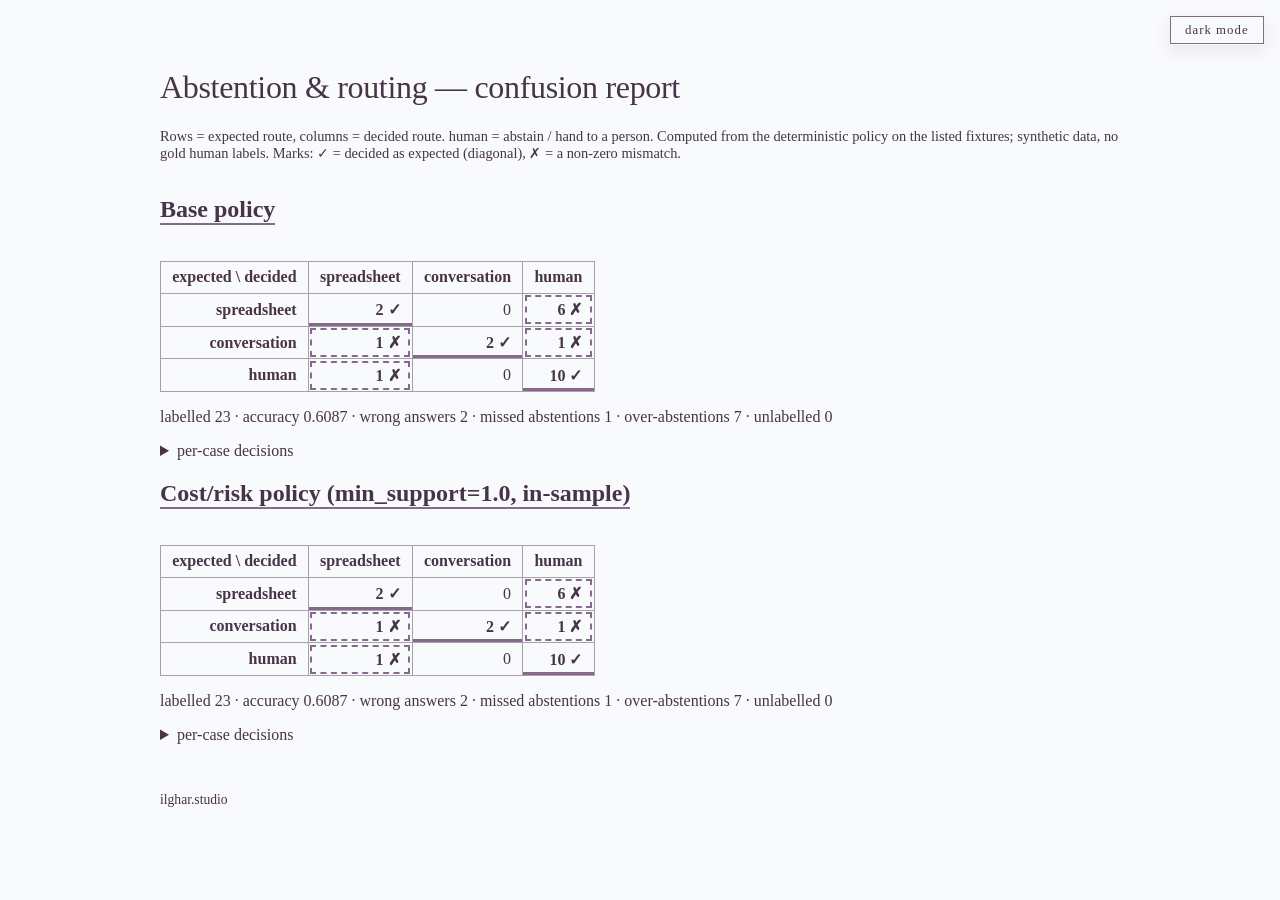
==== commit b3d3e8f4: "fix(pages): BOSS-fix CI — radius 0, outlined SVG text, Jost/Vazirmatn only, pink initials; paste fix" ====
--- a/reports/index.html
+++ b/reports/index.html
@@ -1,4 +1,4 @@
-<!doctype html><html lang=en><meta charset=utf-8><meta name=viewport content="width=device-width,initial-scale=1"><title>Abstention &amp; routing — confusion report</title><style>.ilg-case{--canvas:#f9fafb;--surface:#f9fafb;--ink:#473448;--muted:#7d5a7c;--subtle:#a6a1a7;--accent:#856a8e;--accent-fg:#f9fafb;--line:#a6a1a7;--ring:#856a8e;--figure-bg:#f9fafb;--shadow-frame:inset 0 1px 0 rgba(255,255,255,.98),inset 0 -1px 0 rgba(74,58,92,.05),0 2px 3px rgba(74,58,92,.06),0 10px 18px rgba(74,58,92,.1),0 28px 44px -8px rgba(74,58,92,.22);--shadow-plate:0 1px 0 rgba(255,255,255,.7),0 6px 18px rgba(74,58,92,.1);color-scheme:light;}@media (prefers-color-scheme:dark){.ilg-case:not([data-theme=light]){--canvas:#2a272d;--surface:#2a272d;--ink:#d4d2d2;--muted:#a6a1a7;--subtle:#948e95;--accent:#fcb4c4;--accent-fg:#2a272d;--line:#473448;--ring:#fcb4c4;--figure-bg:#f9fafb;--shadow-frame:inset 0 1px 0 rgba(255,255,255,.1),0 2px 4px rgba(0,0,0,.25),0 16px 32px -8px rgba(0,0,0,.45),0 32px 56px -16px rgba(0,0,0,.4);--shadow-plate:0 1px 0 rgba(255,255,255,.08),0 8px 20px rgba(0,0,0,.28);color-scheme:dark;}}.ilg-case[data-theme=dark]{--canvas:#2a272d;--surface:#2a272d;--ink:#d4d2d2;--muted:#a6a1a7;--subtle:#948e95;--accent:#fcb4c4;--accent-fg:#2a272d;--line:#473448;--ring:#fcb4c4;--figure-bg:#f9fafb;--shadow-frame:inset 0 1px 0 rgba(255,255,255,.1),0 2px 4px rgba(0,0,0,.25),0 16px 32px -8px rgba(0,0,0,.45),0 32px 56px -16px rgba(0,0,0,.4);--shadow-plate:0 1px 0 rgba(255,255,255,.08),0 8px 20px rgba(0,0,0,.28);color-scheme:dark;}.ilg-case{background:var(--canvas);color:var(--ink);min-height:100vh}.ilg-case .ilg-theme-toggle{position:fixed;top:1rem;inset-inline-end:1rem;z-index:10;font:inherit;font-size:.8rem;letter-spacing:.08em;text-transform:lowercase;color:var(--ink);background:var(--surface);border:1px solid var(--accent);border-radius:2rem;padding:.35rem .9rem;cursor:pointer;box-shadow:var(--shadow-plate)}.ilg-case .ilg-theme-toggle:focus-visible{outline:2px solid var(--ring);outline-offset:2px}.ilg-case .ilg-theme-toggle[hidden]{display:none}body{margin:0}.ilg-case{font-family:Jost,system-ui,sans-serif}.ilg-case main{margin:0 auto;padding:3rem 1.25rem;max-width:60rem}.ilg-case h1{font-weight:500;letter-spacing:-.01em}.ilg-case h2{color:var(--ink);border-bottom:2px solid var(--accent);display:inline-block}.ilg-case table{border-collapse:collapse;margin:1rem 0}.ilg-case td,.ilg-case th{border:1px solid var(--line);padding:.4rem .7rem;text-align:right}.ilg-case th{background:var(--surface)}.ilg-case td.hit{font-weight:700;box-shadow:inset 0 -3px 0 var(--accent)}.ilg-case td.miss{font-weight:700;outline:2px dashed var(--accent);outline-offset:-4px}.ilg-case .note{font-size:.9rem}.ilg-case .mock-banner{background:var(--surface);color:var(--ink);border:3px solid var(--accent);border-radius:10px;padding:.8rem 1rem;font-weight:600;letter-spacing:.04em;text-transform:uppercase}.ilg-case footer{margin-top:3rem;font-size:.85rem}</style><body><div class=ilg-case><button type="button" class="ilg-theme-toggle" aria-pressed="false" hidden>dark mode</button><main><h1>Abstention &amp; routing — confusion report</h1>
+<!doctype html><html lang=en><meta charset=utf-8><meta name=viewport content="width=device-width,initial-scale=1"><title>Abstention &amp; routing — confusion report</title><style>.ilg-case{--canvas:#f9fafb;--surface:#f9fafb;--ink:#473448;--muted:#7d5a7c;--subtle:#a6a1a7;--accent:#856a8e;--accent-fg:#f9fafb;--line:#a6a1a7;--ring:#856a8e;--figure-bg:#f9fafb;--shadow-frame:inset 0 1px 0 rgba(255,255,255,.98),inset 0 -1px 0 rgba(74,58,92,.05),0 2px 3px rgba(74,58,92,.06),0 10px 18px rgba(74,58,92,.1),0 28px 44px -8px rgba(74,58,92,.22);--shadow-plate:0 1px 0 rgba(255,255,255,.7),0 6px 18px rgba(74,58,92,.1);color-scheme:light;}@media (prefers-color-scheme:dark){.ilg-case:not([data-theme=light]){--canvas:#2a272d;--surface:#2a272d;--ink:#d4d2d2;--muted:#a6a1a7;--subtle:#948e95;--accent:#856a8e;--accent-fg:#2a272d;--line:#473448;--ring:#856a8e;--figure-bg:#f9fafb;--shadow-frame:inset 0 1px 0 rgba(255,255,255,.1),0 2px 4px rgba(0,0,0,.25),0 16px 32px -8px rgba(0,0,0,.45),0 32px 56px -16px rgba(0,0,0,.4);--shadow-plate:0 1px 0 rgba(255,255,255,.08),0 8px 20px rgba(0,0,0,.28);color-scheme:dark;}}.ilg-case[data-theme=dark]{--canvas:#2a272d;--surface:#2a272d;--ink:#d4d2d2;--muted:#a6a1a7;--subtle:#948e95;--accent:#856a8e;--accent-fg:#2a272d;--line:#473448;--ring:#856a8e;--figure-bg:#f9fafb;--shadow-frame:inset 0 1px 0 rgba(255,255,255,.1),0 2px 4px rgba(0,0,0,.25),0 16px 32px -8px rgba(0,0,0,.45),0 32px 56px -16px rgba(0,0,0,.4);--shadow-plate:0 1px 0 rgba(255,255,255,.08),0 8px 20px rgba(0,0,0,.28);color-scheme:dark;}.ilg-case{background:var(--canvas);color:var(--ink);min-height:100vh}.ilg-case .ilg-theme-toggle{position:fixed;top:1rem;inset-inline-end:1rem;z-index:10;font:inherit;font-size:.8rem;letter-spacing:.08em;text-transform:lowercase;color:var(--ink);background:var(--surface);border:1px solid var(--accent);border-radius:0;padding:.35rem .9rem;cursor:pointer;box-shadow:var(--shadow-plate)}.ilg-case .ilg-theme-toggle:focus-visible{outline:2px solid var(--ring);outline-offset:2px}.ilg-case .ilg-theme-toggle[hidden]{display:none}body{margin:0}.ilg-case{font-family:Jost}.ilg-case main{margin:0 auto;padding:3rem 1.25rem;max-width:60rem}.ilg-case h1{font-weight:500;letter-spacing:-.01em}.ilg-case h2{color:var(--ink);border-bottom:2px solid var(--accent);display:inline-block}.ilg-case table{border-collapse:collapse;margin:1rem 0}.ilg-case td,.ilg-case th{border:1px solid var(--line);padding:.4rem .7rem;text-align:right}.ilg-case th{background:var(--surface)}.ilg-case td.hit{font-weight:700;box-shadow:inset 0 -3px 0 var(--accent)}.ilg-case td.miss{font-weight:700;outline:2px dashed var(--accent);outline-offset:-4px}.ilg-case .note{font-size:.9rem}.ilg-case .mock-banner{background:var(--surface);color:var(--ink);border:3px solid var(--accent);border-radius:0;padding:.8rem 1rem;font-weight:600;letter-spacing:.04em;text-transform:uppercase}.ilg-case footer{margin-top:3rem;font-size:.85rem}</style><body><div class=ilg-case><button type="button" class="ilg-theme-toggle" aria-pressed="false" hidden>dark mode</button><main><h1>Abstention &amp; routing — confusion report</h1>
 <p class=note>Rows = expected route, columns = decided route. human = abstain / hand to a person. Computed from the deterministic policy on the listed fixtures; synthetic data, no gold human labels. Marks: ✓ = decided as expected (diagonal), ✗ = a non-zero mismatch.</p>
 <h2>Base policy</h2><table><tr><th>expected \ decided</th><th>spreadsheet</th><th>conversation</th><th>human</th></tr>
 <tr><th>spreadsheet</th><td class="hit">2 ✓</td><td class="">0</td><td class="miss">6 ✗</td></tr>
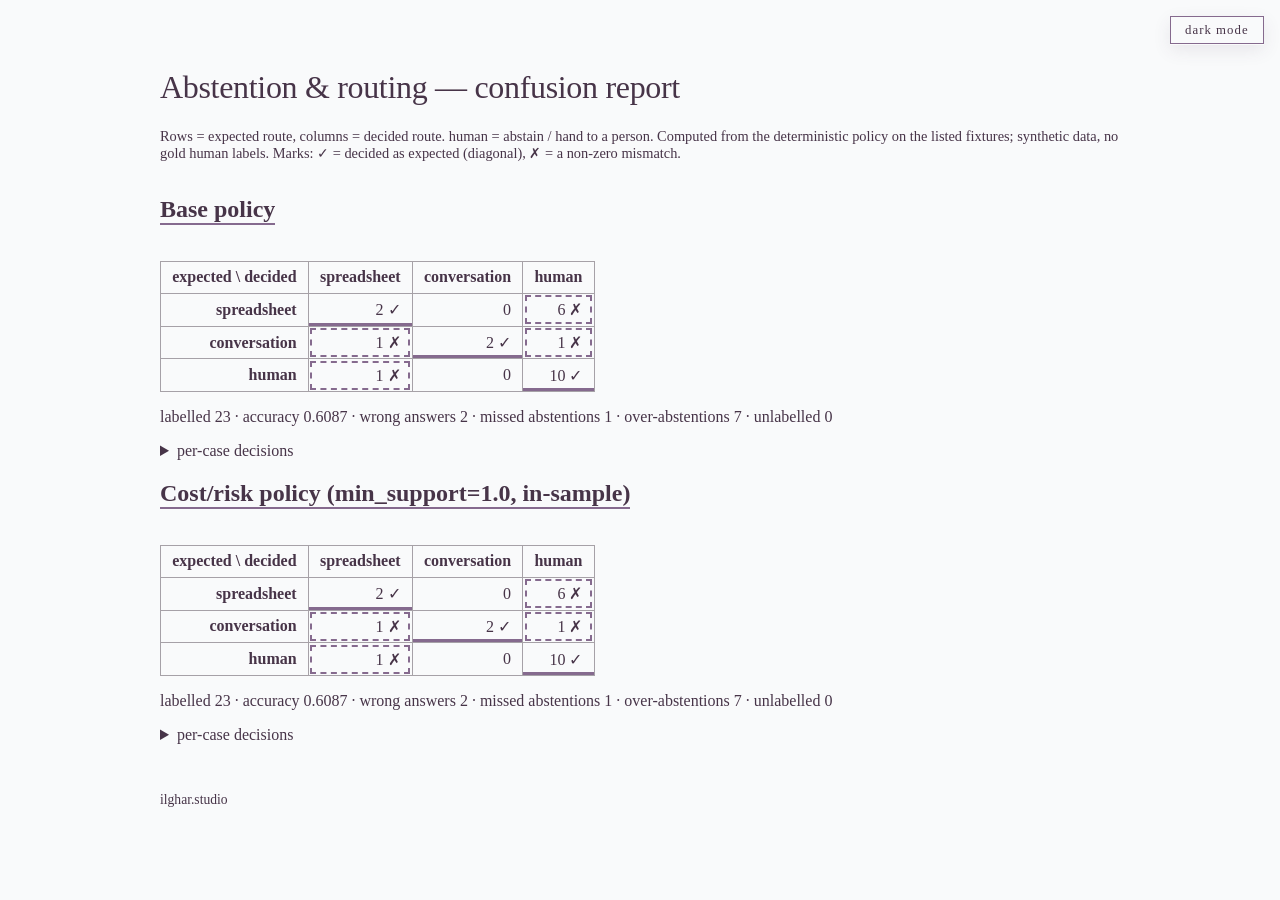
==== commit 6e161b44: "Move the first page to LAYOUT v2. Adopt the live SÁBÁT column (100%/16px, 720px/24px from 768px, 760" ====
--- a/reports/index.html
+++ b/reports/index.html
@@ -1,4 +1,4 @@
-<!doctype html><html lang=en><meta charset=utf-8><meta name=viewport content="width=device-width,initial-scale=1"><title>Abstention &amp; routing — confusion report</title><style>.ilg-case{--canvas:#f9fafb;--surface:#f9fafb;--ink:#473448;--muted:#7d5a7c;--subtle:#a6a1a7;--accent:#856a8e;--accent-fg:#f9fafb;--line:#a6a1a7;--ring:#856a8e;--figure-bg:#f9fafb;--shadow-frame:inset 0 1px 0 rgba(255,255,255,.98),inset 0 -1px 0 rgba(74,58,92,.05),0 2px 3px rgba(74,58,92,.06),0 10px 18px rgba(74,58,92,.1),0 28px 44px -8px rgba(74,58,92,.22);--shadow-plate:0 1px 0 rgba(255,255,255,.7),0 6px 18px rgba(74,58,92,.1);color-scheme:light;}@media (prefers-color-scheme:dark){.ilg-case:not([data-theme=light]){--canvas:#2a272d;--surface:#2a272d;--ink:#d4d2d2;--muted:#a6a1a7;--subtle:#948e95;--accent:#856a8e;--accent-fg:#2a272d;--line:#473448;--ring:#856a8e;--figure-bg:#f9fafb;--shadow-frame:inset 0 1px 0 rgba(255,255,255,.1),0 2px 4px rgba(0,0,0,.25),0 16px 32px -8px rgba(0,0,0,.45),0 32px 56px -16px rgba(0,0,0,.4);--shadow-plate:0 1px 0 rgba(255,255,255,.08),0 8px 20px rgba(0,0,0,.28);color-scheme:dark;}}.ilg-case[data-theme=dark]{--canvas:#2a272d;--surface:#2a272d;--ink:#d4d2d2;--muted:#a6a1a7;--subtle:#948e95;--accent:#856a8e;--accent-fg:#2a272d;--line:#473448;--ring:#856a8e;--figure-bg:#f9fafb;--shadow-frame:inset 0 1px 0 rgba(255,255,255,.1),0 2px 4px rgba(0,0,0,.25),0 16px 32px -8px rgba(0,0,0,.45),0 32px 56px -16px rgba(0,0,0,.4);--shadow-plate:0 1px 0 rgba(255,255,255,.08),0 8px 20px rgba(0,0,0,.28);color-scheme:dark;}.ilg-case{background:var(--canvas);color:var(--ink);min-height:100vh}.ilg-case .ilg-theme-toggle{position:fixed;top:1rem;inset-inline-end:1rem;z-index:10;font:inherit;font-size:.8rem;letter-spacing:.08em;text-transform:lowercase;color:var(--ink);background:var(--surface);border:1px solid var(--accent);border-radius:0;padding:.35rem .9rem;cursor:pointer;box-shadow:var(--shadow-plate)}.ilg-case .ilg-theme-toggle:focus-visible{outline:2px solid var(--ring);outline-offset:2px}.ilg-case .ilg-theme-toggle[hidden]{display:none}body{margin:0}.ilg-case{font-family:Jost}.ilg-case main{margin:0 auto;padding:3rem 1.25rem;max-width:60rem}.ilg-case h1{font-weight:500;letter-spacing:-.01em}.ilg-case h2{color:var(--ink);border-bottom:2px solid var(--accent);display:inline-block}.ilg-case table{border-collapse:collapse;margin:1rem 0}.ilg-case td,.ilg-case th{border:1px solid var(--line);padding:.4rem .7rem;text-align:right}.ilg-case th{background:var(--surface)}.ilg-case td.hit{font-weight:700;box-shadow:inset 0 -3px 0 var(--accent)}.ilg-case td.miss{font-weight:700;outline:2px dashed var(--accent);outline-offset:-4px}.ilg-case .note{font-size:.9rem}.ilg-case .mock-banner{background:var(--surface);color:var(--ink);border:3px solid var(--accent);border-radius:0;padding:.8rem 1rem;font-weight:600;letter-spacing:.04em;text-transform:uppercase}.ilg-case footer{margin-top:3rem;font-size:.85rem}</style><body><div class=ilg-case><button type="button" class="ilg-theme-toggle" aria-pressed="false" hidden>dark mode</button><main><h1>Abstention &amp; routing — confusion report</h1>
+<!doctype html><html lang=en><meta charset=utf-8><meta name=viewport content="width=device-width,initial-scale=1"><title>Abstention &amp; routing — confusion report</title><style>.ilg-case{--canvas:#f9fafb;--surface:#f9fafb;--ink:#473448;--muted:#7d5a7c;--subtle:#a6a1a7;--accent:#856a8e;--accent-fg:#f9fafb;--line:#a6a1a7;--ring:#856a8e;--figure-bg:#f9fafb;--shadow-frame:inset 0 1px 0 rgba(255,255,255,.98),inset 0 -1px 0 rgba(74,58,92,.05),0 2px 3px rgba(74,58,92,.06),0 10px 18px rgba(74,58,92,.1),0 28px 44px -8px rgba(74,58,92,.22);--shadow-plate:0 1px 0 rgba(255,255,255,.7),0 6px 18px rgba(74,58,92,.1);color-scheme:light;}@media (prefers-color-scheme:dark){.ilg-case:not([data-theme=light]){--canvas:#2a272d;--surface:#2a272d;--ink:#d4d2d2;--muted:#a6a1a7;--subtle:#948e95;--accent:#856a8e;--accent-fg:#2a272d;--line:#473448;--ring:#856a8e;--figure-bg:#f9fafb;--shadow-frame:inset 0 1px 0 rgba(255,255,255,.1),0 2px 4px rgba(0,0,0,.25),0 16px 32px -8px rgba(0,0,0,.45),0 32px 56px -16px rgba(0,0,0,.4);--shadow-plate:0 1px 0 rgba(255,255,255,.08),0 8px 20px rgba(0,0,0,.28);color-scheme:dark;}}.ilg-case[data-theme=dark]{--canvas:#2a272d;--surface:#2a272d;--ink:#d4d2d2;--muted:#a6a1a7;--subtle:#948e95;--accent:#856a8e;--accent-fg:#2a272d;--line:#473448;--ring:#856a8e;--figure-bg:#f9fafb;--shadow-frame:inset 0 1px 0 rgba(255,255,255,.1),0 2px 4px rgba(0,0,0,.25),0 16px 32px -8px rgba(0,0,0,.45),0 32px 56px -16px rgba(0,0,0,.4);--shadow-plate:0 1px 0 rgba(255,255,255,.08),0 8px 20px rgba(0,0,0,.28);color-scheme:dark;}.ilg-case{background:var(--canvas);color:var(--ink);min-height:100vh}.ilg-case .ilg-theme-toggle{position:fixed;top:1rem;inset-inline-end:1rem;z-index:10;font:inherit;font-size:.8rem;letter-spacing:.08em;text-transform:lowercase;color:var(--ink);background:var(--surface);border:1px solid var(--accent);border-radius:0;padding:.35rem .9rem;cursor:pointer;box-shadow:var(--shadow-plate)}.ilg-case .ilg-theme-toggle:focus-visible{outline:2px solid var(--ring);outline-offset:2px}.ilg-case .ilg-theme-toggle[hidden]{display:none}body{margin:0}.ilg-case{font-family:Jost}.ilg-case main{margin:0 auto;padding:3rem 1.25rem;max-width:60rem}.ilg-case h1{font-weight:400;letter-spacing:-.01em}.ilg-case h2{color:var(--ink);border-bottom:2px solid var(--accent);display:inline-block}.ilg-case table{border-collapse:collapse;margin:1rem 0}.ilg-case td,.ilg-case th{border:1px solid var(--line);padding:.4rem .7rem;text-align:right}.ilg-case th{background:var(--surface)}.ilg-case td.hit{font-weight:400;box-shadow:inset 0 -3px 0 var(--accent)}.ilg-case td.miss{font-weight:400;outline:2px dashed var(--accent);outline-offset:-4px}.ilg-case .note{font-size:.9rem}.ilg-case .mock-banner{background:var(--surface);color:var(--ink);border:3px solid var(--accent);border-radius:0;padding:.8rem 1rem;font-weight:400;letter-spacing:.04em;text-transform:uppercase}.ilg-case footer{margin-top:3rem;font-size:.85rem}</style><body><div class=ilg-case><button type="button" class="ilg-theme-toggle" aria-pressed="false" hidden>dark mode</button><main><h1>Abstention &amp; routing — confusion report</h1>
 <p class=note>Rows = expected route, columns = decided route. human = abstain / hand to a person. Computed from the deterministic policy on the listed fixtures; synthetic data, no gold human labels. Marks: ✓ = decided as expected (diagonal), ✗ = a non-zero mismatch.</p>
 <h2>Base policy</h2><table><tr><th>expected \ decided</th><th>spreadsheet</th><th>conversation</th><th>human</th></tr>
 <tr><th>spreadsheet</th><td class="hit">2 ✓</td><td class="">0</td><td class="miss">6 ✗</td></tr>
